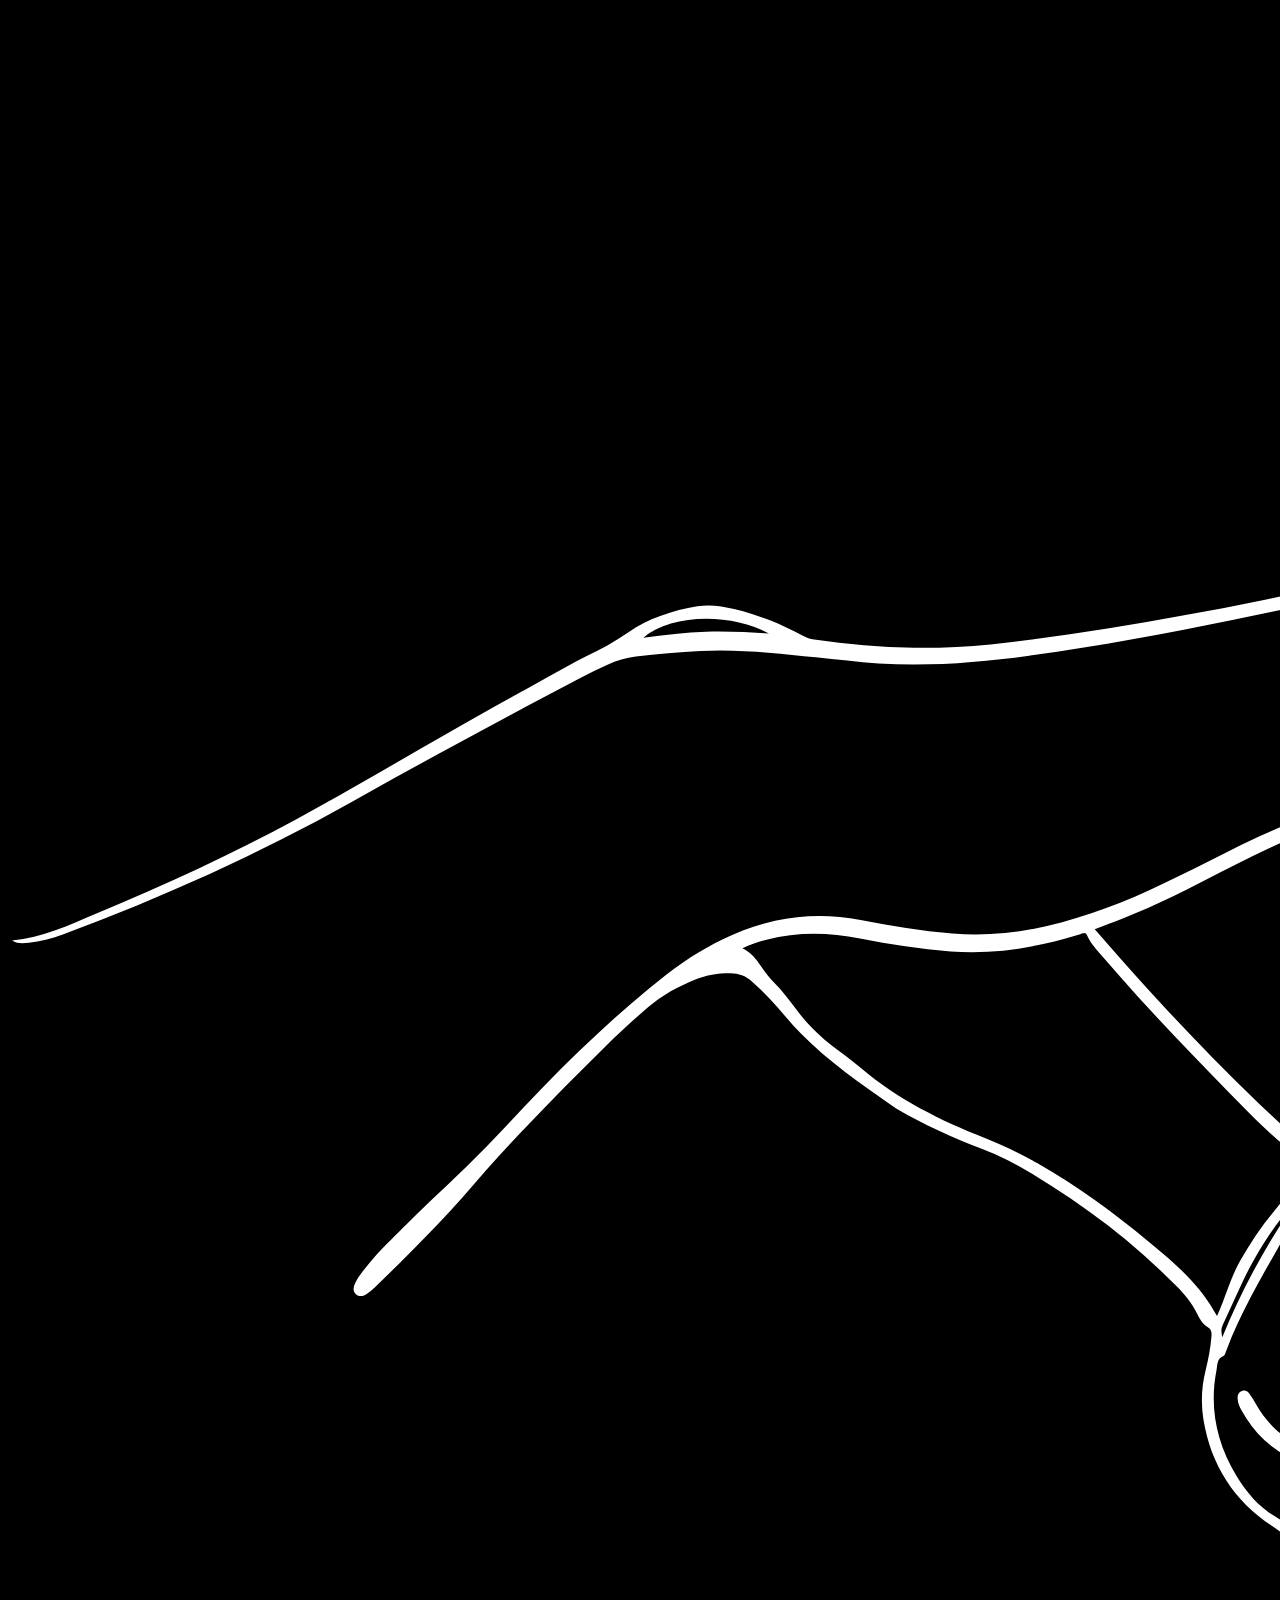
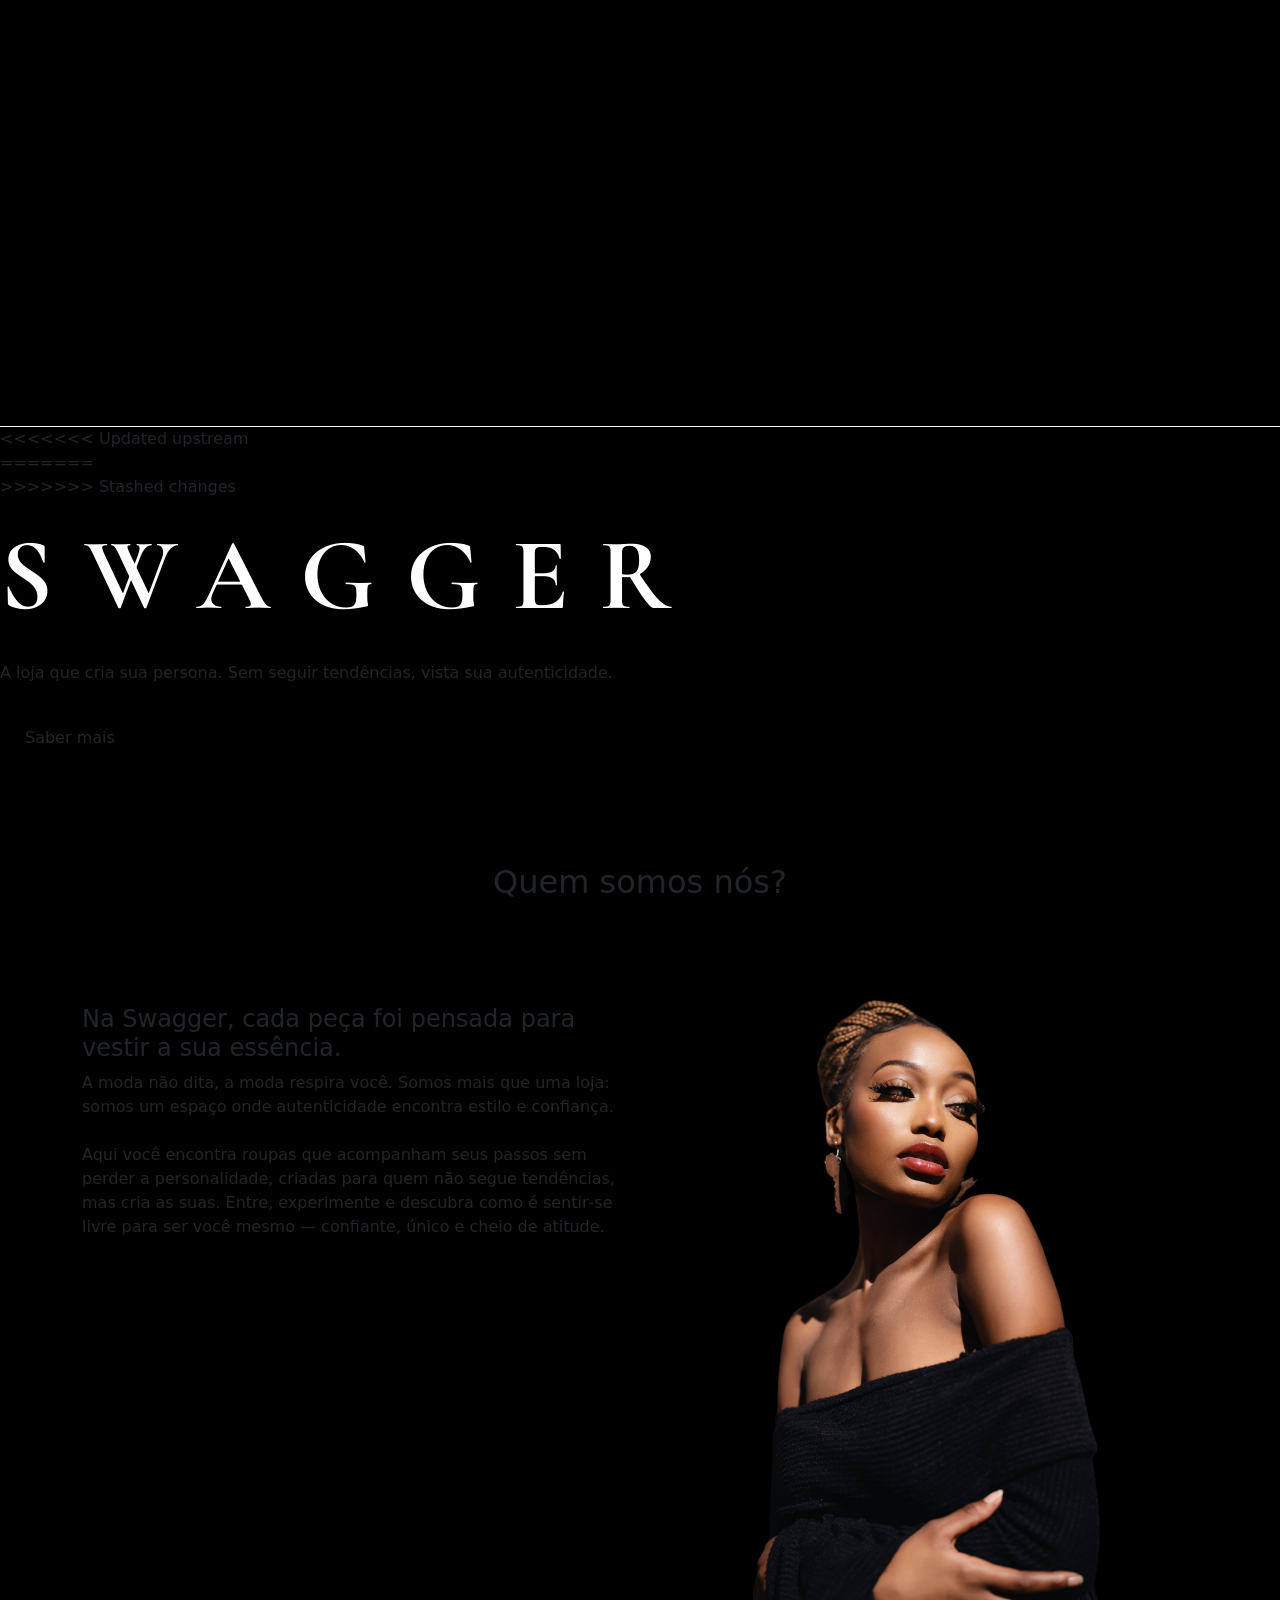
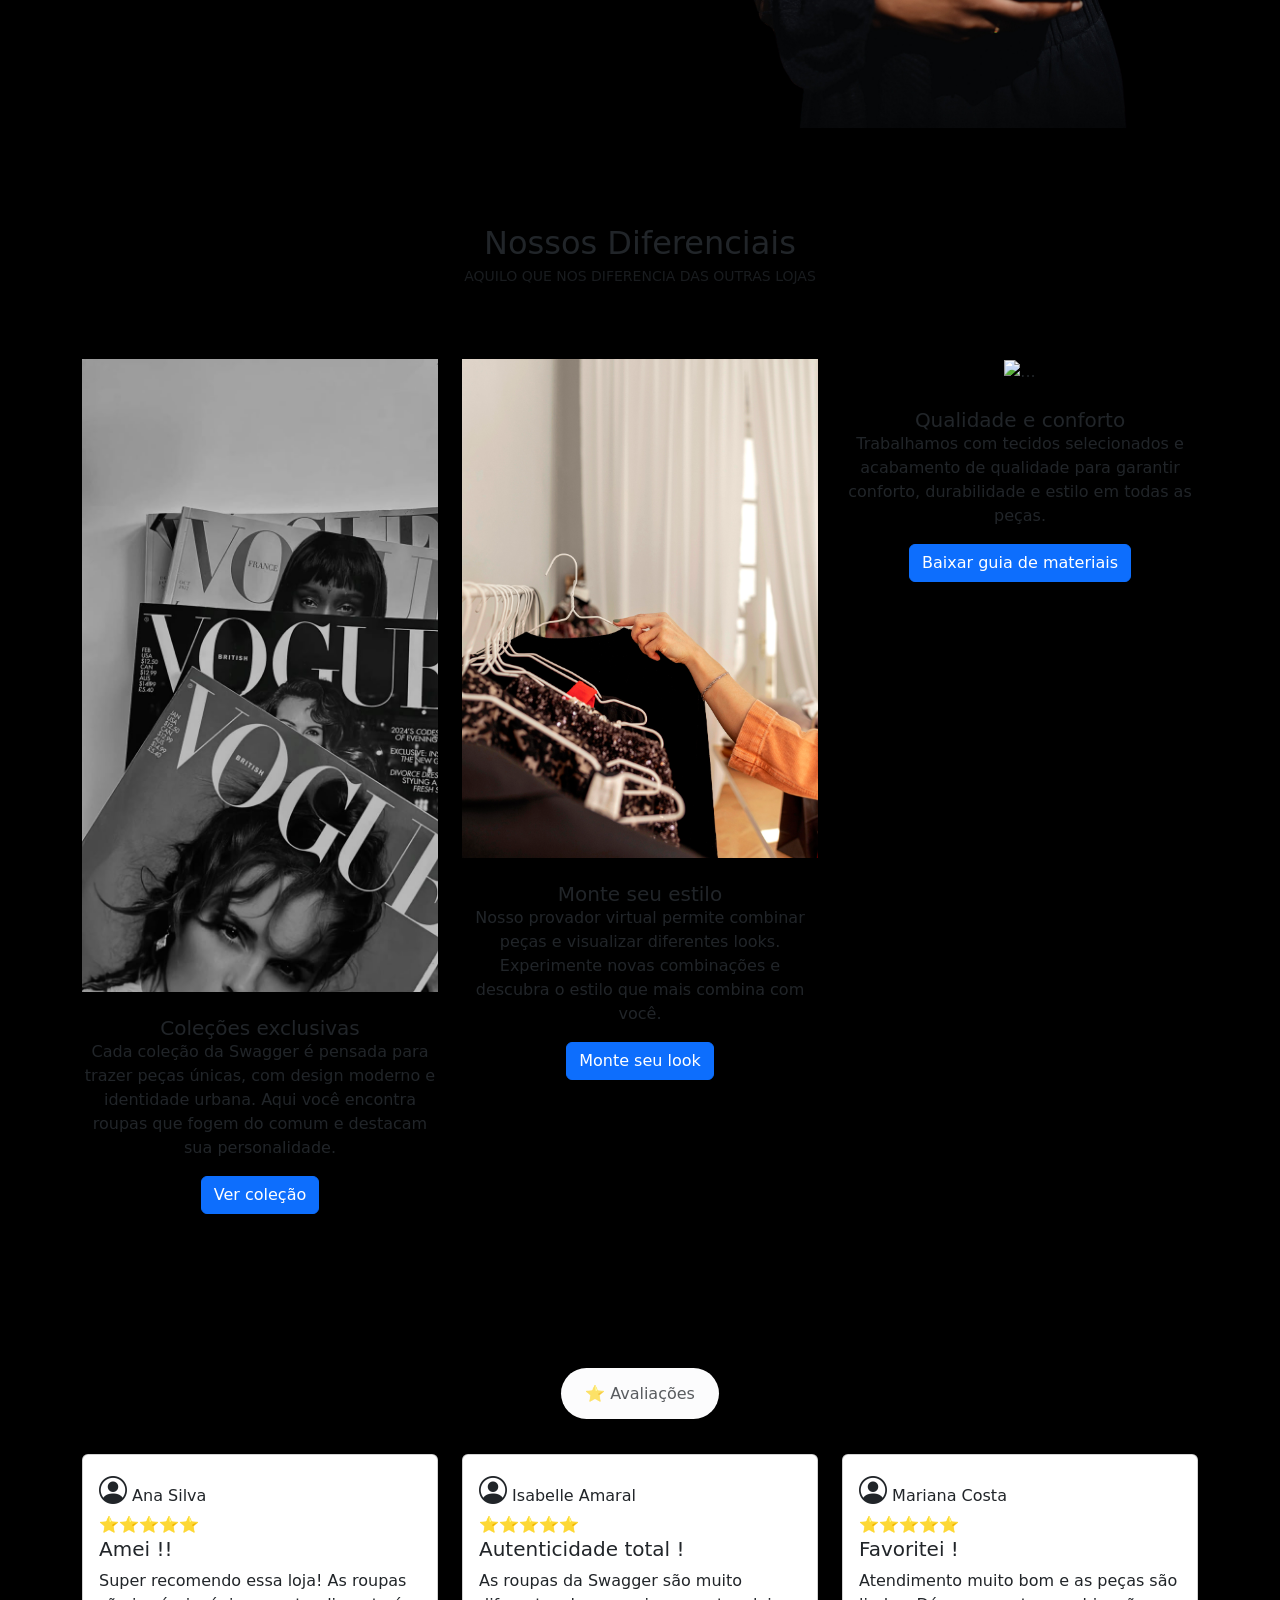
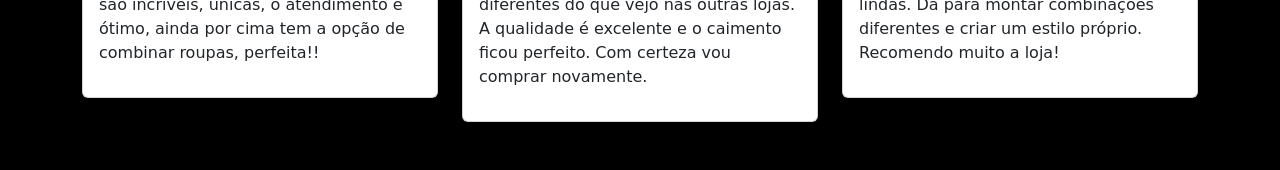
==== index.html @ 46264f6a "stashed" ====
<!DOCTYPE html>
<html lang="pt-br">

<head>
    <meta charset="UTF-8">
    <meta name="viewport" content="width=device-width, initial-scale=1.0">
    <title>Swagger</title>
    <!-- Icon -->
    <link rel="Icon" href="./img/Corpo (1).png" type="image/png">
    <!-- Css do boostrap -->
    <link rel="stylesheet" href="./css/bootstrap.min.css">
    <link rel="stylesheet" href="https://cdn.jsdelivr.net/npm/bootstrap-icons@1.11.3/font/bootstrap-icons.css">
    <!-- meu css -->
    <link rel="stylesheet" href="./css/style.css">

</head>

<body>

    <header>
        <!-- Banner/hero -->
        <nav class="navbar navbar-expand-lg bg-transparent border-bottom border-light">
            <div class="container-fluid">
                <a class="navbar-brand text-light" href="#">

                    <img src="./img/logo/Corpo (1).png" alt="" class="logotipo">

                </a>
                
                <button class="navbar-toggler" type="button" data-bs-toggle="collapse"
                    data-bs-target="#navbarNavDropdown" aria-controls="navbarNavDropdown" aria-expanded="false"
                    aria-label="Toggle navigation">
                    <span class="navbar-toggler-icon"></span>
                </button>
                <div class="collapse navbar-collapse" id="navbarNavDropdown">
                    <ul class="navbar-nav">
                        <li class="nav-item">
                            <a class="nav-link active text-light" aria-current="page" href="./index.html">Home</a>
                        </li>
                        <li class="nav-item">
                            <a class="nav-link text-light" href="#sobre">Sobre</a>
                        </li>
                        <li class="nav-item">
<<<<<<< Updated upstream
                            <a class="nav-link text-light" href="#diferenciais">Diferenciais</a>
                        </li>
                        <li class="nav-item">
                            <a class="nav-link text-light" href="#avaliacoes">Avaliações</a>
=======
                            <a class="nav-link text-light" href="#">Avaliações</a>
>>>>>>> Stashed changes
                        </li>
                        <li class="nav-item dropdown">
                            <a class="nav-link dropdown-toggle text-light" href="#" role="button"
                                data-bs-toggle="dropdown" aria-expanded="false">
                                Mais
                            </a>
                            <ul class="dropdown-menu">
                                <li><a class="dropdown-item" href="./provador.html">Provador</a></li>
                                <li><a class="dropdown-item" href="./coleções.html">Coleções</a></li>
                            </ul>
                        </li>
                    </ul>
                </div>
            </div>
        </nav>


    </header>

    <main>

<<<<<<< Updated upstream
        <section class="hero mb-2">
            <div class="hero-overlay"></div>
            <div class="hero-content">
=======

        <section class="banner">
>>>>>>> Stashed changes

                <div class="title-principal">Swagger</div>
                <p class="subtitulo py-2">A loja que cria sua persona. Sem seguir tendências, vista sua autenticidade.
                </p>
                <a href="./docs/Swagger_Briefing_Institucional.pdf" class="btn text-dark py-3 px-4">Saber mais</a>
            </div>

        </section>

        <section id="sobre">
            <div class="container my-lg-5 my-3">
                <h2 class="titulo text-center pt-5 mt-4">Quem somos nós?</h2>
                <!-- Area sobre a loja -->
                <!-- Titulo -->
                <!-- Coluna com imagem e texto -->
                <div class="row">
                    <!-- Texto -->
                    <div class="col-lg-6 col-12">
                        <h4 class="mt-5 pt-5">Na Swagger, cada peça foi pensada para vestir a sua essência.</h4>
                        <p class="texto"> A moda não dita, a moda respira você. Somos mais que uma loja:
                            somos um espaço onde autenticidade encontra estilo e confiança.
                            <br>
                            <br>
                            Aqui você encontra roupas que acompanham seus passos sem perder a personalidade,
                            criadas para quem não segue tendências, mas cria as suas.
                            Entre, experimente e descubra como é sentir‑se livre para ser você mesmo — confiante, único
                            e cheio de atitude.
                        </p>



                    </div>
                    <!-- Imagem -->
                    <div class="col-lg-6 col-12">
                        <img src="./img/galeria/blackwomentp.webp" alt="Modelo"
                    class="img-fluid">
                    </div>
                </div>
            </div>
        </section>

        <section class="diferenciais py-5" id="diferenciais">
            <div class="container text-center">
                <h2 class="titulo mb-1">Nossos Diferenciais</h2>
                <p class="text-muted mb-5 sub-diferenciais text-uppercase small">Aquilo que nos diferencia das outras
                    lojas
                </p>

                <div class="row g-4 mt-3">
                    <div class="col-lg-4 col-md-6 col-12">
                        <div class="diferencial-card h-100">
                            <img src="./img/galeria/vogue magazine.jpg" class="card-img-top" alt="...">

                            <div class="card-body pt-4">
                                <h5 class="card-title">Coleções exclusivas</h5>
                                <p class="card-text">Cada coleção da Swagger é pensada para trazer peças únicas, com
                                    design moderno e identidade urbana.
                                    Aqui você encontra roupas que fogem do comum e destacam sua personalidade.</p>
                                <a href="#" class="btn btn-primary btn-dif mb-4 ">Ver coleção</a>
                            </div>
                        </div>
                    </div>
                    <div class="col-lg-4 col-md-6 col-12">
                        <div class="diferencial-card h-100">
                            <img src="./img/galeria/close-up-clothes-rack-store.jpg" class="card-img-top" alt="...">
                            <div class="card-body pt-4">
                                <h5 class="card-title">Monte seu estilo</h5>
                                <p class="card-text">Nosso provador virtual permite combinar peças e visualizar
                                    diferentes looks.
                                    Experimente novas combinações e descubra o estilo que mais combina com você.</p>
                                <a href="./provador.html" class="btn btn-dif btn-primary mb-4">Monte seu look</a>
                            </div>
                        </div>
                    </div>
                    <div class="col-lg-4 col-md-6 col-12">
                        <div class="diferencial-card h-100">
                            <img src="./img/galeria/green-fabric.jpg" class="card-img-top" alt="...">
                            <div class="card-body pt-4">
                                <h5 class="card-title">Qualidade e conforto</h5>
                                <p class="card-text">Trabalhamos com tecidos selecionados e acabamento de qualidade para
                                    garantir conforto,
                                    durabilidade e estilo em todas as peças.</p>
                                <a href="./docs/Swagger_Materiais_e_Tecidos.pdf"class="btn btn-dif btn-primary mb-4">Baixar guia de materiais</a>

                            </div>
                        </div>
                    </div>
                </div>
            </div>
        </section>

        <section id="avaliacoes" class="py-5">
            <div class="container">
                <div class="text-center my-5">
                    <span class="rounded-pill bg-light-subtle text-muted py-3 px-4 "> ⭐ Avaliações</span>
                </div>


                <div class="row g-4">
                    <div class="col-lg-4 col-md-6 col-12">

                        <div class="card review-card">
                            <div class="card-body">
                                <div class="review-user">
                                    <i class="bi bi-person-circle fs-3"></i>
                                    <span class="review-name">Ana Silva</span>

                                </div>
                                <div class="review-stars"> ⭐⭐⭐⭐⭐ </div>
                                <h5 class="review-title">Amei !!</h5>
                                <p class="review-text">Super recomendo essa loja! As roupas são incríveis, únicas, o
                                    atendimento é ótimo,
                                    ainda por cima tem a opção de combinar roupas, perfeita!!</p>
                            </div>
                        </div>
                    </div>
                    <div class="col-lg-4 col-md-6 col-12">
                        <div class="card review-card">
                            <div class="card-body">
                                <div class="review-user">
                                    <i class="bi bi-person-circle fs-3"></i>
                                    <span class="review-name">Isabelle Amaral</span>

                                </div>
                                <div class="review-stars"> ⭐⭐⭐⭐⭐ </div>
                                <h5 class="review-title">Autenticidade total !</h5>
                                <p class="review-text"> As roupas da Swagger são muito diferentes do que vejo nas outras
                                    lojas.
                                    A qualidade é excelente e o caimento ficou perfeito.
                                    Com certeza vou comprar novamente.</p>
                            </div>
                        </div>
                    </div>
                    <div class="col-lg-4 col-md-6 col-12">
                        <div class="card review-card">
                            <div class="card-body">
                                <div class="review-user">
                                    <i class="bi bi-person-circle fs-3"></i>
                                    <span class="review-name">Mariana Costa</span>

                                </div>
                                <div class="review-stars"> ⭐⭐⭐⭐⭐ </div>
                                <h5 class="review-title">Favoritei !</h5>
                                <p class="review-text"> Atendimento muito bom e as peças são lindas.
                                    Dá para montar combinações diferentes e criar um estilo próprio.
                                    Recomendo muito a loja!</p>
                            </div>
                        </div>
                    </div>
                </div>
            </div>
        </section>


    </main>


    <footer></footer>
    <script src="./js/bootstrap.bundle.min.js"></script>
    <script src="./js/script.js"></script>
</body>

</html>
---- css/style.css ----
@import url('https://fonts.googleapis.com/css2?family=Cormorant+Garamond:ital,wght@0,300..700;1,300..700&family=Josefin+Sans:ital,wght@0,100..700;1,100..700&family=Jost:ital,wght@0,100..900;1,100..900&display=swap');

/* Títulos — Cormorant Garamond
font-family: 'Cormorant Garamond', serif;
font-weight: 700;  ou 300 para elegância extrema 
letter-spacing: 0.15em;
text-transform: uppercase;
 Subtítulos — Josefin Sans
 font-family: 'Josefin Sans', sans-serif;
font-weight: 300;
letter-spacing: 0.3em;
text-transform: uppercase;
  Textos — Jost
  font-family: 'Jost', sans-serif;
font-weight: 300;
line-height: 1.7;
   */


.title-principal {

    font-family: 'Cormorant Garamond', serif;
    font-weight: 800;
    text-transform: uppercase;
    letter-spacing: 0.3em;
    font-size: clamp(50px, 8vw, 120px);
    color: #ffffff;
    transition: 0.3s;

}

.title-principal:hover {
    transform: scale(1.1);
    color: #a30000 !important;
}

body {
    background-color: black;
}

<<<<<<< Updated upstream
.hero {
=======
.banner {

    height: 500px;
    background: url(../img/autentic\ \(3\).png) no-repeat center !important;
    background-size: cover;
>>>>>>> Stashed changes
    position: relative;
    width: 100%;

    min-height: 100dvh;

    background-image: url("../img/banner/autentic-_1380-x-700-px_-_5_.webp");
    background-position: center;
    background-size: cover;
    background-repeat: no-repeat;

    display: flex;
    align-items: center;

}
<<<<<<< Updated upstream
.titulo-nav {
    font-family: 'Josefin Sans', sans-serif;
    font-weight: 500;
    letter-spacing: 0.3em;
    text-transform: uppercase;
    padding-right: 10px;
    padding-left: 10px;
=======

.banner-content {
    width: 100%;
    position: absolute;
    top: 50%;
    left: 11%;
    transform: translateY(-50%);
>>>>>>> Stashed changes
    color: white;
}

.hero-overlay {
    position: absolute;
    inset: 0;

    background: rgba(0, 0, 0, 0.378);
}

.hero-content {
    position: relative;
    z-index: 2;

    max-width: 600px;
    margin-left: 8%;
    color: white;
}


.btn {
    border-radius: 50px;
    border: black 2px solid;
    font-size: 15px;
    transition: 0.3s;
    background-color: #ffffff;
    color: black;
}

.subtitulo {
    font-family: 'Josefin Sans', sans-serif;
    font-weight: 300;
    letter-spacing: 0.3em;
    text-transform: uppercase;

    font-size: 14px;
}

.btn:hover {
    transform: scale(1.1);
<<<<<<< Updated upstream
    background-color: #a30000 !important;
=======
    background-color: #ff0000 !important;
>>>>>>> Stashed changes
}

.logotipo {

    height: 50px;
    color: white;
}

.titulo {
    font-family: 'Josefin Sans', sans-serif;
    font-weight: 300;
    letter-spacing: 0.3em;
    text-transform: uppercase;
    color: #ffffff;

    transition: 0.4s;

}

.titulo:hover {
    transform: scale(1.1);
    color: #a30000 !important;
}

.texto {
    text-align: left;
    font-family: 'Jost', sans-serif;
    font-weight: 300;
    line-height: 1.7;
    font-size: 16px;
    color: #ffffff;
    padding-top: 5px;
}

h4 {
    font-family: 'Josefin Sans', sans-serif;
    font-weight: 300;
    letter-spacing: 0.3em;
    text-transform: uppercase;
    color: #ffffff;

}

.review-card {

    background: #111;
    border: 1px solid #2a2a2a;
    border-radius: 12px;
    color: white;
    transition: 0.3s;
}

.review-card:hover {
    transform: scale(1.1);
    border-color: #ff0000;
}

.review-user {
    display: flex;
    align-items: center;
    gap: 10px;
    margin-bottom: 10px;
    color: #ccc;
}

.review-stars {
    color: #ffc107;
    margin-bottom: 10px;
    font-size: 14px;
}

.review-text {
    font-family: 'Jost', sans-serif;
    font-weight: 300;
    line-height: 1.7;
    color: #ddd;
    font-size: 15px;
    line-height: 1.6;
}

.review-title {
    font-family: 'Josefin Sans', sans-serif;
font-weight: 800;

} 



.sub-diferenciais {
    font-family: 'Jost', sans-serif;
    font-weight: 300;
    line-height: 1.7;
    color: white !important;
}

.diferencial-card {
    font-family: 'Jost', sans-serif;
    font-weight: 300;
    line-height: 1.7;
    background: #111;
    border: 1px solid #2a2a2a;
    border-radius: 10px;
    color: white;
    transition: 0.3s;
}

.diferencial-card:hover {
    transform: translateY(-6px);
    border-color: #ff0000;
}

.btn-dif {
    border-radius: 50px;
    font-size: 14px;
    transition: 0.3s;
    background-color: #ffffff;
    color: black;
}

.btn-dif:hover {
    transform: scale(1.1);
    background-color: #ff0000 !important;
    border-color: black;
}

.sub-provador {
    font-family: 'Jost', sans-serif;
    font-weight: 300;
    line-height: 1.7;
    color: white !important;
    font-size: 18px;
}

.titulo-provador {
    font-family: 'Cormorant Garamond', serif;
    font-weight: 300;
    letter-spacing: 0.15em;
    text-transform: uppercase;
    font-size: 3rem;
    margin-bottom: 40px;
    color: white;


}

.provador-top {
    margin-bottom: -30px;
}

.provador-bottom {
    margin-top: -30px;
}

.look-img {
    width: 300px;
    max-width: 100%;
    margin: auto;
    display: block;
    filter: drop-shadow(0px 0px 15px #00f7ff);
}

.diferencial-card .card-img-top {
    width: 100%;
    height: 320px;
    object-fit: cover;
}

#sobre .col-lg-6:last-child {
    height: 550px;
}

#sobre img {
    width: 100%;
    height: 100%;
    object-fit: cover;
    object-position: top;
}


/* CSS do provador */

/* Container pai — coloca tudo lado a lado */
.provador-wrapper {
  display: flex;
  align-items: flex-start;
  justify-content: center;
  gap: 40px;
  margin-top: 40px;
}

/* A coluna do meio onde ficam os carrosséis */
.manequim-container {
  width: 300px;
  flex-shrink: 0; /* impede que encolha */
  position: relative;
}

/* Linha vermelha que divide topo e baixo */
.manequim-container::after {
  content: '';
  position: absolute;
  left: 10%;
  right: 10%;
  top: 50%;
  height: 1px;
  background: rgba(163, 0, 0, 0.5);
  z-index: 10;
  pointer-events: none;
}

/* css das imagens do provador */

/* Imagem da peça de cima */
.look-img {
  width: 300px;
  height: 300px;
  object-fit: cover;
  object-position: center;
  display: block;
  background: #111; /* fundo enquanto a img carrega */
}

/* Carrossel de cima: bordas arredondadas só no topo */
.carousel-top {
  border-radius: 8px 8px 0 0;
  overflow: hidden;
}

/* Carrossel de baixo: bordas arredondadas só embaixo */
.carousel-bottom {
  border-radius: 0 0 8px 8px;
  overflow: hidden;
}



/* css dos botões */

.carousel-control-prev,
.carousel-control-next {
  width: 36px;
  height: 36px;
  background: rgba(163, 0, 0, 0.85);
  border-radius: 50%;
  top: 50%;
  transform: translateY(-50%);
  opacity: 1;
  transition: background 0.3s;
}

/* Posiciona os botões para fora do carrossel */
.carousel-control-prev { left: -18px; }
.carousel-control-next { right: -18px; }

.carousel-control-prev:hover,
.carousel-control-next:hover {
  background: #a30000;
}


/* css do painel */

.info-label {
  font-family: 'Josefin Sans', sans-serif;
  font-size: 10px;
  letter-spacing: 0.25em;
  text-transform: uppercase;
  color: #a30000;
}

.info-nome {
  font-family: 'Cormorant Garamond', serif;
  font-size: 1.3rem;
  font-weight: 700;
  color: #fff;
}

.info-preco {
  font-family: 'Jost', sans-serif;
  font-weight: 300;
  color: #aaa;
}

.info-divider {
  width: 40px;
  height: 1px;
  background: #a30000;
  margin: 10px 0 16px;
}
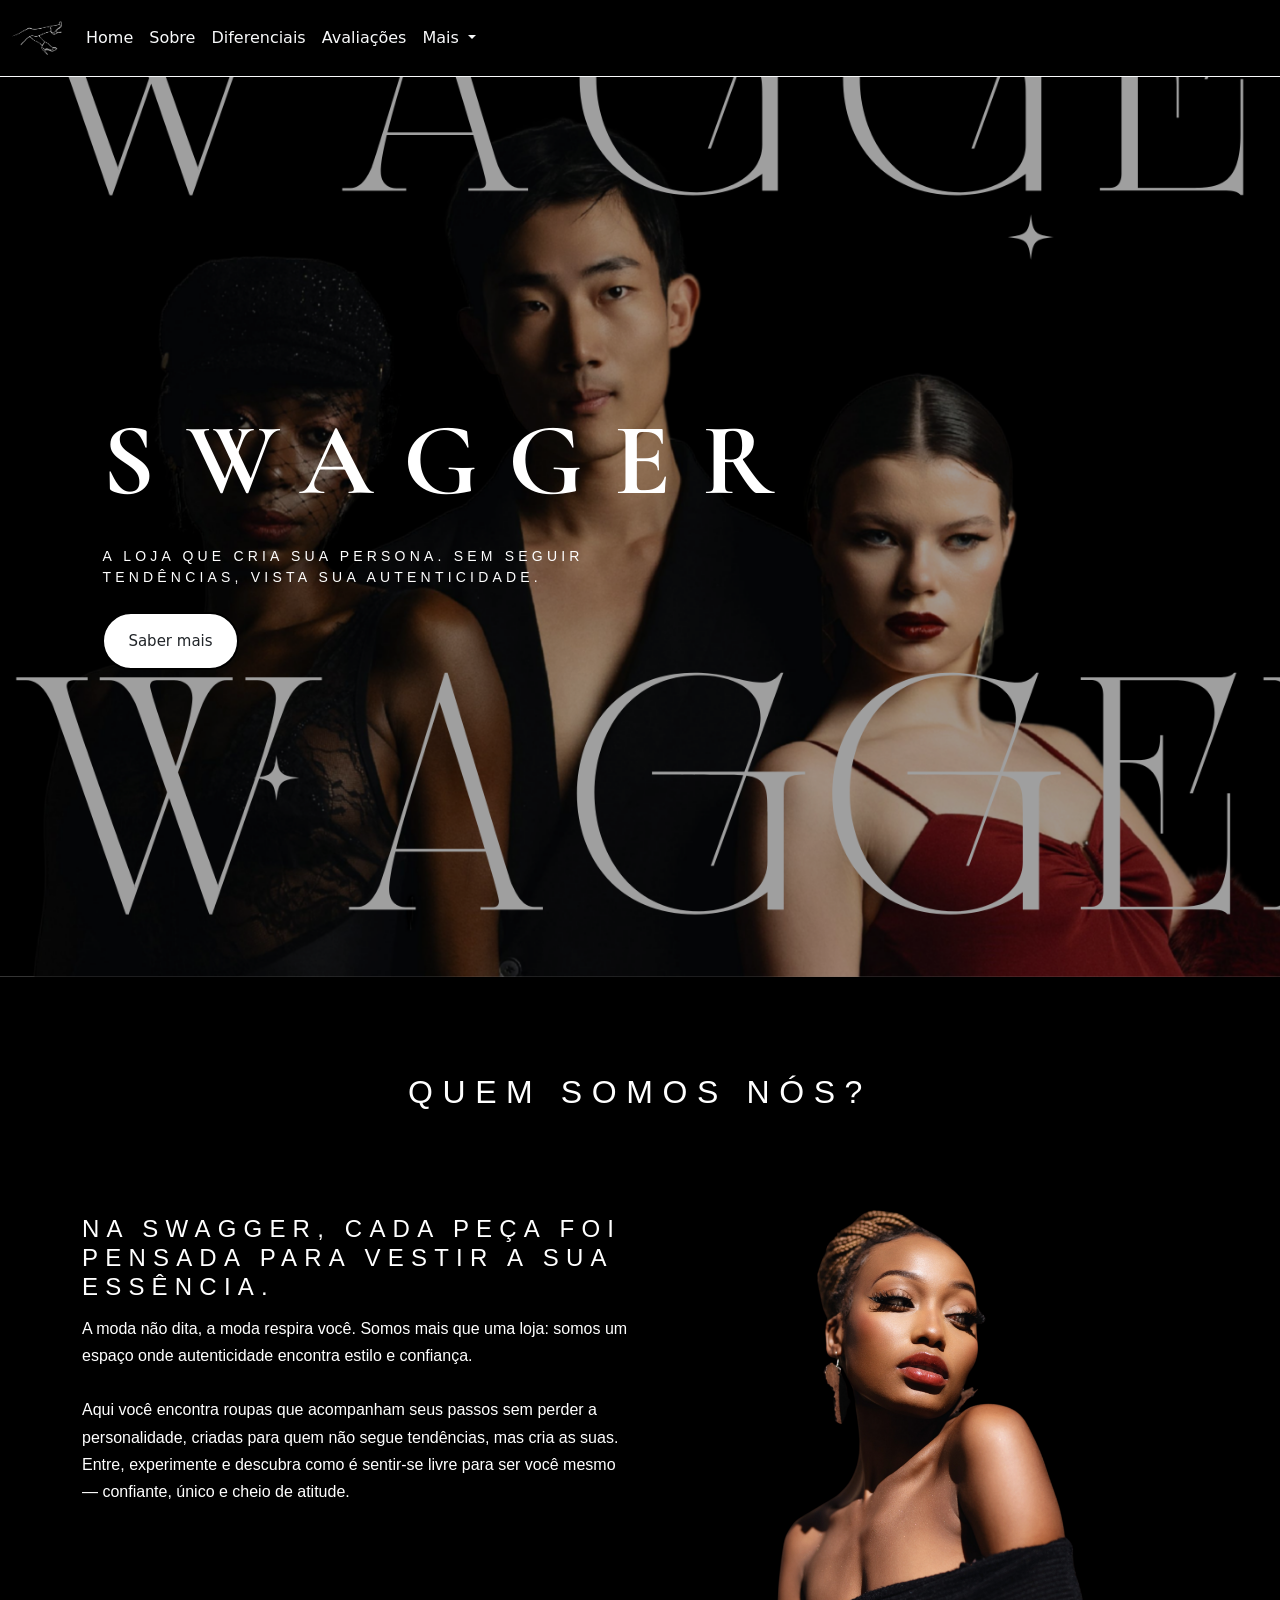
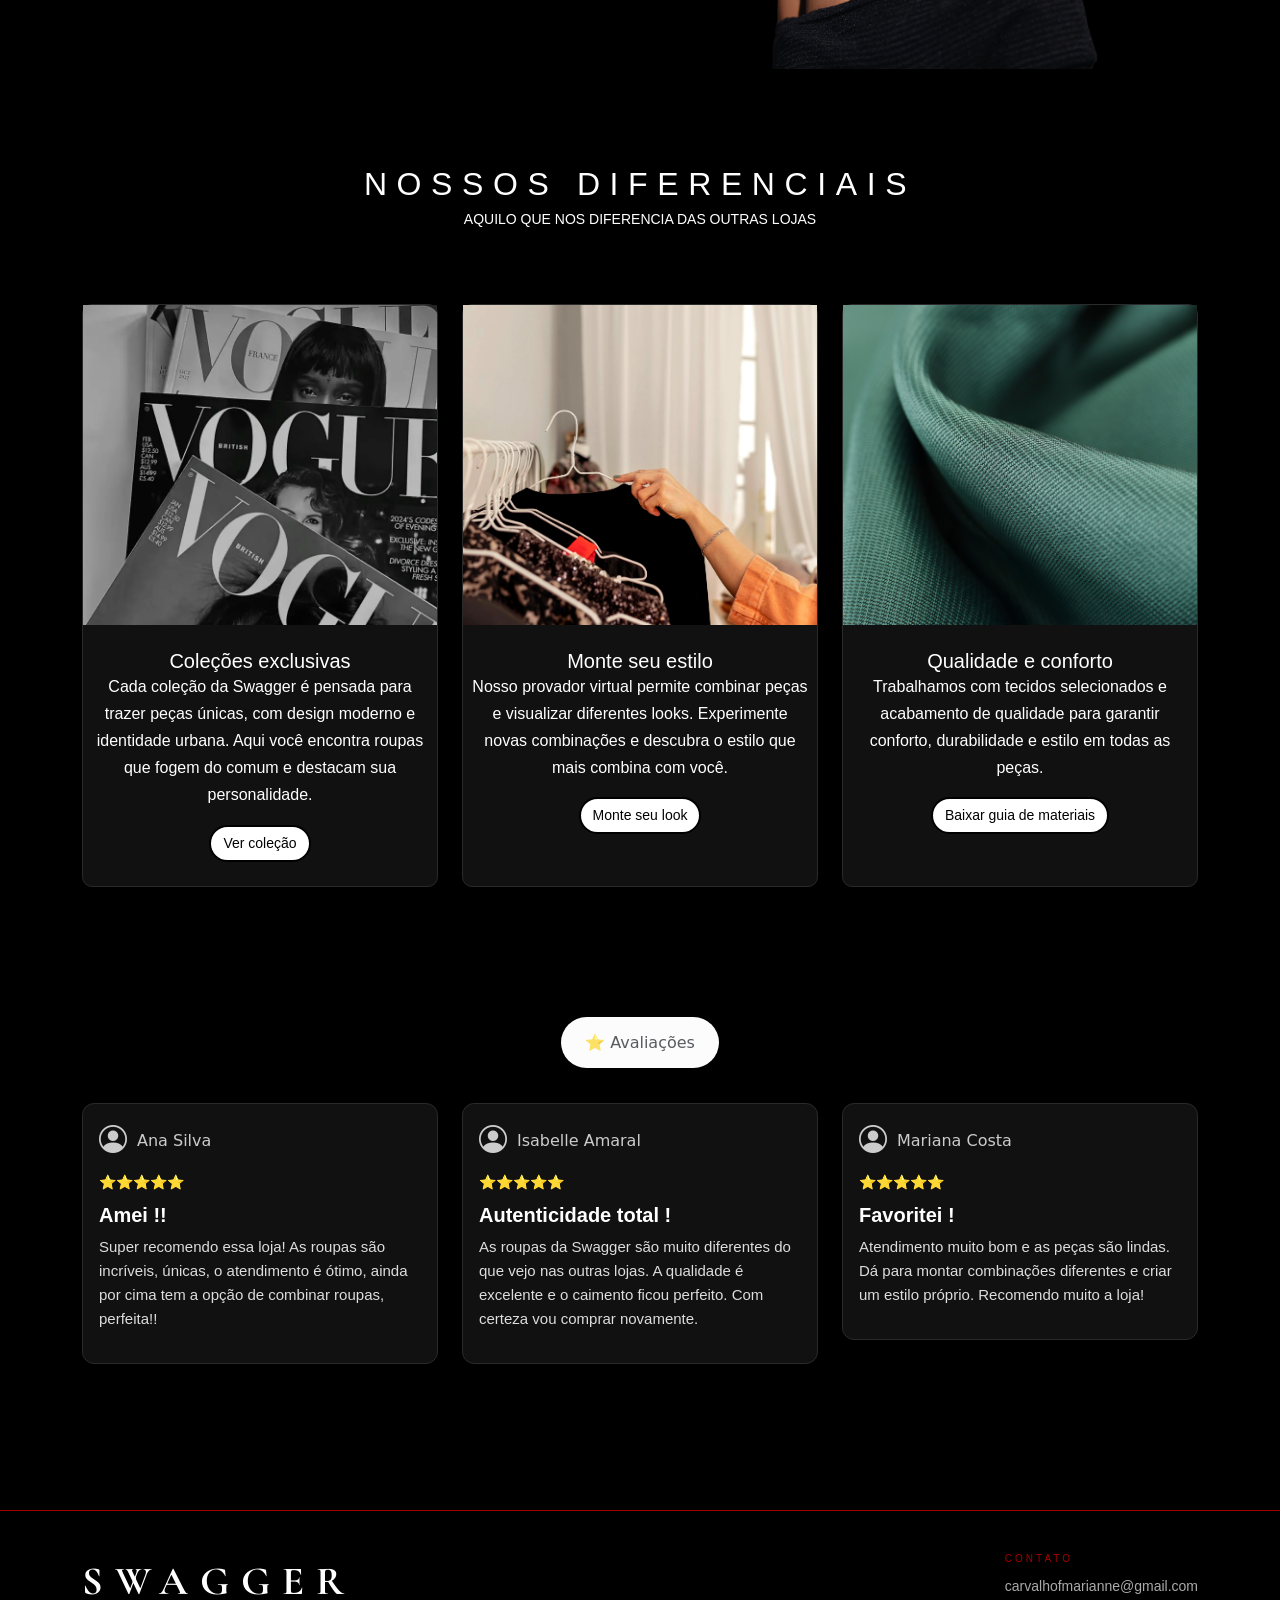
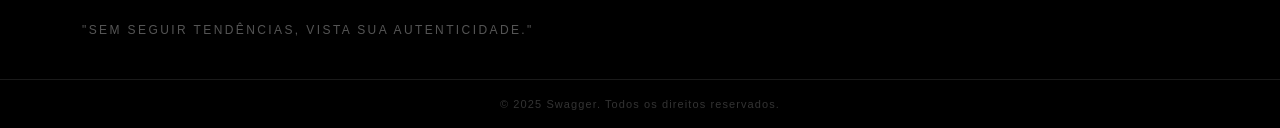
==== commit bf7e3461: "Atualização 04/03 Adicionei as peças ao site, além disso iniciei a página de coleções." ====
--- a/index.html
+++ b/index.html
@@ -26,7 +26,7 @@
                     <img src="./img/logo/Corpo (1).png" alt="" class="logotipo">
 
                 </a>
-                
+
                 <button class="navbar-toggler" type="button" data-bs-toggle="collapse"
                     data-bs-target="#navbarNavDropdown" aria-controls="navbarNavDropdown" aria-expanded="false"
                     aria-label="Toggle navigation">
@@ -41,14 +41,10 @@
                             <a class="nav-link text-light" href="#sobre">Sobre</a>
                         </li>
                         <li class="nav-item">
-<<<<<<< Updated upstream
                             <a class="nav-link text-light" href="#diferenciais">Diferenciais</a>
                         </li>
                         <li class="nav-item">
                             <a class="nav-link text-light" href="#avaliacoes">Avaliações</a>
-=======
-                            <a class="nav-link text-light" href="#">Avaliações</a>
->>>>>>> Stashed changes
                         </li>
                         <li class="nav-item dropdown">
                             <a class="nav-link dropdown-toggle text-light" href="#" role="button"
@@ -70,14 +66,9 @@
 
     <main>
 
-<<<<<<< Updated upstream
         <section class="hero mb-2">
             <div class="hero-overlay"></div>
             <div class="hero-content">
-=======
-
-        <section class="banner">
->>>>>>> Stashed changes
 
                 <div class="title-principal">Swagger</div>
                 <p class="subtitulo py-2">A loja que cria sua persona. Sem seguir tendências, vista sua autenticidade.
@@ -112,8 +103,7 @@
                     </div>
                     <!-- Imagem -->
                     <div class="col-lg-6 col-12">
-                        <img src="./img/galeria/blackwomentp.webp" alt="Modelo"
-                    class="img-fluid">
+                        <img src="./img/galeria/blackwomentp.webp" alt="Modelo" class="img-fluid">
                     </div>
                 </div>
             </div>
@@ -129,11 +119,12 @@
                 <div class="row g-4 mt-3">
                     <div class="col-lg-4 col-md-6 col-12">
                         <div class="diferencial-card h-100">
-                            <img src="./img/galeria/vogue magazine.jpg" class="card-img-top" alt="...">
+                            <img src="./img/galeria/vogue-magazine.webp" class="card-img-top" alt="...">
 
                             <div class="card-body pt-4">
                                 <h5 class="card-title">Coleções exclusivas</h5>
-                                <p class="card-text">Cada coleção da Swagger é pensada para trazer peças únicas, com
+                                <p class="card-text px-2">Cada coleção da Swagger é pensada para trazer peças únicas,
+                                    com
                                     design moderno e identidade urbana.
                                     Aqui você encontra roupas que fogem do comum e destacam sua personalidade.</p>
                                 <a href="#" class="btn btn-primary btn-dif mb-4 ">Ver coleção</a>
@@ -142,10 +133,11 @@
                     </div>
                     <div class="col-lg-4 col-md-6 col-12">
                         <div class="diferencial-card h-100">
-                            <img src="./img/galeria/close-up-clothes-rack-store.jpg" class="card-img-top" alt="...">
+                            <img src="./img/galeria/close-up-clothes-rack-store-_2_.webp" class="card-img-top"
+                                alt="...">
                             <div class="card-body pt-4">
                                 <h5 class="card-title">Monte seu estilo</h5>
-                                <p class="card-text">Nosso provador virtual permite combinar peças e visualizar
+                                <p class="card-text px-2">Nosso provador virtual permite combinar peças e visualizar
                                     diferentes looks.
                                     Experimente novas combinações e descubra o estilo que mais combina com você.</p>
                                 <a href="./provador.html" class="btn btn-dif btn-primary mb-4">Monte seu look</a>
@@ -154,13 +146,15 @@
                     </div>
                     <div class="col-lg-4 col-md-6 col-12">
                         <div class="diferencial-card h-100">
-                            <img src="./img/galeria/green-fabric.jpg" class="card-img-top" alt="...">
+                            <img src="./img/galeria/610.webp" class="card-img-top" alt="...">
                             <div class="card-body pt-4">
                                 <h5 class="card-title">Qualidade e conforto</h5>
-                                <p class="card-text">Trabalhamos com tecidos selecionados e acabamento de qualidade para
+                                <p class="card-text px-2">Trabalhamos com tecidos selecionados e acabamento de qualidade
+                                    para
                                     garantir conforto,
                                     durabilidade e estilo em todas as peças.</p>
-                                <a href="./docs/Swagger_Materiais_e_Tecidos.pdf"class="btn btn-dif btn-primary mb-4">Baixar guia de materiais</a>
+                                <a href="./docs/Swagger_Materiais_e_Tecidos.pdf"
+                                    class="btn btn-dif btn-primary mb-4">Baixar guia de materiais</a>
 
                             </div>
                         </div>
@@ -235,7 +229,28 @@
     </main>
 
 
-    <footer></footer>
+
+    <footer class="footer mt-5">
+        <div class="footer-line"></div>
+        <div class="container footer-content">
+
+            <div class="footer-frase">
+                <span class="footer-brand">SWAGGER</span>
+                <p class="footer-quote">"Sem seguir tendências, vista sua autenticidade."</p>
+            </div>
+
+            <div class="footer-contato">
+                <span class="footer-label">Contato</span>
+                 <a href="mailto:carvalhofmarianne@gmail.com" class="footer-email">carvalhofmarianne@gmail.com</a>
+            </div>
+
+        </div>
+
+        <div class="footer-bottom">
+            <span>© 2025 Swagger. Todos os direitos reservados.</span>
+        </div>
+    </footer>
+
     <script src="./js/bootstrap.bundle.min.js"></script>
     <script src="./js/script.js"></script>
 </body>
--- a/css/style.css
+++ b/css/style.css
@@ -38,15 +38,7 @@
     background-color: black;
 }
 
-<<<<<<< Updated upstream
 .hero {
-=======
-.banner {
-
-    height: 500px;
-    background: url(../img/autentic\ \(3\).png) no-repeat center !important;
-    background-size: cover;
->>>>>>> Stashed changes
     position: relative;
     width: 100%;
 
@@ -61,7 +53,7 @@
     align-items: center;
 
 }
-<<<<<<< Updated upstream
+
 .titulo-nav {
     font-family: 'Josefin Sans', sans-serif;
     font-weight: 500;
@@ -69,15 +61,6 @@
     text-transform: uppercase;
     padding-right: 10px;
     padding-left: 10px;
-=======
-
-.banner-content {
-    width: 100%;
-    position: absolute;
-    top: 50%;
-    left: 11%;
-    transform: translateY(-50%);
->>>>>>> Stashed changes
     color: white;
 }
 
@@ -118,11 +101,7 @@
 
 .btn:hover {
     transform: scale(1.1);
-<<<<<<< Updated upstream
     background-color: #a30000 !important;
-=======
-    background-color: #ff0000 !important;
->>>>>>> Stashed changes
 }
 
 .logotipo {
@@ -205,9 +184,9 @@
 
 .review-title {
     font-family: 'Josefin Sans', sans-serif;
-font-weight: 800;
-
-} 
+    font-weight: 800;
+
+}
 
 
 
@@ -269,20 +248,21 @@
 }
 
 .provador-top {
+    border-top: 1px solid #a30000;
+    border-left: 1px solid #a30000;
+    border-right: 1px solid #a30000;
     margin-bottom: -30px;
 }
 
 .provador-bottom {
-    margin-top: -30px;
-}
-
-.look-img {
-    width: 300px;
-    max-width: 100%;
-    margin: auto;
-    display: block;
-    filter: drop-shadow(0px 0px 15px #00f7ff);
-}
+    padding-top: 20px;
+    margin-top: -20px;
+border-bottom: 1px solid #a30000;
+    border-left: 1px solid #a30000;
+    border-right: 1px solid #a30000;
+}
+
+
 
 .diferencial-card .card-img-top {
     width: 100%;
@@ -306,55 +286,58 @@
 
 /* Container pai — coloca tudo lado a lado */
 .provador-wrapper {
-  display: flex;
-  align-items: flex-start;
-  justify-content: center;
-  gap: 40px;
-  margin-top: 40px;
+    display: flex;
+    align-items: flex-start;
+    justify-content: center;
+    gap: 40px;
+    margin-top: 40px;
 }
 
 /* A coluna do meio onde ficam os carrosséis */
 .manequim-container {
-  width: 300px;
-  flex-shrink: 0; /* impede que encolha */
-  position: relative;
+    width: 300px;
+    flex-shrink: 0;
+    /* impede que encolha */
+    position: relative;
 }
 
 /* Linha vermelha que divide topo e baixo */
 .manequim-container::after {
-  content: '';
-  position: absolute;
-  left: 10%;
-  right: 10%;
-  top: 50%;
-  height: 1px;
-  background: rgba(163, 0, 0, 0.5);
-  z-index: 10;
-  pointer-events: none;
+    content: '';
+    position: absolute;
+    left: 10%;
+    right: 10%;
+    top: 50%;
+    height: 1px;
+    background: rgba(163, 0, 0, 0.5);
+    z-index: 10;
+    pointer-events: none;
 }
 
 /* css das imagens do provador */
 
 /* Imagem da peça de cima */
 .look-img {
-  width: 300px;
-  height: 300px;
-  object-fit: cover;
-  object-position: center;
-  display: block;
-  background: #111; /* fundo enquanto a img carrega */
+    width: 100%;
+    height: 100%;
+    object-fit: contain;
+    object-position: center;
+    display: block;
+    background: #111;
+    /* fundo enquanto a img carrega */
 }
 
 /* Carrossel de cima: bordas arredondadas só no topo */
 .carousel-top {
-  border-radius: 8px 8px 0 0;
-  overflow: hidden;
+
+    border-radius: 8px 8px 0 0;
+    overflow: hidden;
 }
 
 /* Carrossel de baixo: bordas arredondadas só embaixo */
 .carousel-bottom {
-  border-radius: 0 0 8px 8px;
-  overflow: hidden;
+    border-radius: 0 0 8px 8px;
+    overflow: hidden;
 }
 
 
@@ -363,52 +346,296 @@
 
 .carousel-control-prev,
 .carousel-control-next {
-  width: 36px;
-  height: 36px;
-  background: rgba(163, 0, 0, 0.85);
-  border-radius: 50%;
-  top: 50%;
-  transform: translateY(-50%);
-  opacity: 1;
-  transition: background 0.3s;
+    width: 36px;
+    height: 36px;
+    background: rgba(163, 0, 0, 0.85);
+    border-radius: 50%;
+    top: 50%;
+    transform: translateY(-50%);
+    opacity: 1;
+    transition: background 0.3s;
 }
 
 /* Posiciona os botões para fora do carrossel */
-.carousel-control-prev { left: -18px; }
-.carousel-control-next { right: -18px; }
+.carousel-control-prev {
+    left: -18px;
+}
+
+.carousel-control-next {
+    right: -18px;
+}
 
 .carousel-control-prev:hover,
 .carousel-control-next:hover {
+    background: #a30000;
+}
+
+
+/* css do painel */
+
+.info-label {
+    font-family: 'Josefin Sans', sans-serif;
+    font-size: 10px;
+    letter-spacing: 0.25em;
+    text-transform: uppercase;
+    color: #a30000;
+}
+
+.info-nome {
+    font-family: 'Cormorant Garamond', serif;
+    font-size: 1.3rem;
+    font-weight: 700;
+    color: #fff;
+}
+
+.info-preco {
+    font-family: 'Jost', sans-serif;
+    font-weight: 300;
+    color: #aaa;
+}
+
+.info-divider {
+    width: 40px;
+    height: 1px;
+    background: #a30000;
+    margin: 10px 0 16px;
+}
+
+.carousel-item {
+    height: 300px;
+    overflow: hidden;
+    background: #111;
+}
+
+.carousel-item img {
+    padding-top: 3px;
+    width: 100%;
+    height: 100%;
+    object-fit: contain;
+    object-position: center;
+    display: block;
+}
+
+.footer {
+  background-color: #000;
+  padding-top: 50px;
+}
+
+.footer-line {
+  width: 100%;
+  height: 1px;
   background: #a30000;
-}
-
-
-/* css do painel */
-
-.info-label {
+  margin-bottom: 40px;
+}
+
+.footer-content {
+  display: flex;
+  justify-content: space-between;
+  align-items: flex-start;
+  flex-wrap: wrap;
+  gap: 30px;
+  padding-bottom: 40px;
+}
+
+.footer-brand {
+  font-family: 'Cormorant Garamond', serif;
+  font-size: 2.5rem;
+  font-weight: 700;
+  color: #ffffff;
+  letter-spacing: 0.3em;
+  display: block;
+  margin-bottom: 10px;
+}
+
+.footer-quote {
+  font-family: 'Josefin Sans', sans-serif;
+  font-weight: 300;
+  font-size: 12px;
+  letter-spacing: 0.2em;
+  color: #555;
+  text-transform: uppercase;
+  margin: 0;
+}
+
+.footer-label {
   font-family: 'Josefin Sans', sans-serif;
   font-size: 10px;
-  letter-spacing: 0.25em;
+  letter-spacing: 0.3em;
   text-transform: uppercase;
   color: #a30000;
-}
-
-.info-nome {
-  font-family: 'Cormorant Garamond', serif;
-  font-size: 1.3rem;
-  font-weight: 700;
-  color: #fff;
-}
-
-.info-preco {
+  display: block;
+  margin-bottom: 8px;
+}
+
+.footer-email {
   font-family: 'Jost', sans-serif;
   font-weight: 300;
+  font-size: 14px;
   color: #aaa;
-}
-
-.info-divider {
-  width: 40px;
-  height: 1px;
-  background: #a30000;
-  margin: 10px 0 16px;
+  text-decoration: none;
+  transition: 0.3s;
+}
+
+.footer-email:hover {
+  color: #ffffff;
+}
+
+.footer-bottom {
+  border-top: 1px solid #1a1a1a;
+  padding: 16px 0;
+  text-align: center;
+  font-family: 'Jost', sans-serif;
+  font-size: 11px;
+  font-weight: 300;
+  color: #333;
+  letter-spacing: 0.1em;
+}
+
+/* css das coleções */
+
+/* ── HERO COLEÇÕES ── */
+.colecoes-hero {
+  position: relative;
+  height: 60vh;
+  background-image: url("../img/banner/autentic-_1380-x-700-px_-_5_.webp");
+  background-size: cover;
+  background-position: center;
+  display: flex;
+  align-items: center;
+  justify-content: center;
+}
+
+.colecoes-hero-overlay {
+  position: absolute;
+  inset: 0;
+  background: rgba(0, 0, 0, 0.6);
+}
+
+.colecoes-hero-content {
+  position: relative;
+  z-index: 2;
+}
+
+.colecoes-label {
+  font-family: 'Josefin Sans', sans-serif;
+  font-size: 11px;
+  letter-spacing: 0.4em;
+  text-transform: uppercase;
+  color: #a30000;
+  margin-bottom: 12px;
+}
+
+/* ── GALERIA GRID ── */
+.galeria-grid {
+  display: grid;
+  grid-template-columns: repeat(3, 1fr);
+  gap: 6px;
+}
+
+/* Card padrão */
+.galeria-card {
+  position: relative;
+  overflow: hidden;
+  aspect-ratio: 3 / 4;
+  cursor: pointer;
+  background: #111;
+}
+
+/* Card grande ocupa 2 colunas */
+.galeria-card--grande {
+  grid-column: span 2;
+  aspect-ratio: 16 / 9;
+}
+
+.galeria-card img {
+  width: 100%;
+  height: 100%;
+  object-fit: cover;
+  object-position: top;
+  transition: transform 0.6s ease;
+  display: block;
+}
+
+/* Overlay escuro que aparece no hover */
+.galeria-overlay {
+  position: absolute;
+  inset: 0;
+  background: rgba(0, 0, 0, 0.75);
+  display: flex;
+  align-items: flex-end;
+  padding: 30px;
+  opacity: 0;
+  transition: opacity 0.4s ease;
+}
+
+/* Linha vermelha antes do nome */
+.galeria-info {
+  border-left: 2px solid #a30000;
+  padding-left: 16px;
+  transform: translateY(20px);
+  transition: transform 0.4s ease;
+}
+
+.galeria-label {
+  font-family: 'Josefin Sans', sans-serif;
+  font-size: 9px;
+  letter-spacing: 0.35em;
+  text-transform: uppercase;
+  color: #a30000;
+  display: block;
+  margin-bottom: 6px;
+}
+
+.galeria-nome {
+  font-family: 'Cormorant Garamond', serif;
+  font-size: 2rem;
+  font-weight: 700;
+  color: #ffffff;
+  margin-bottom: 8px;
+  line-height: 1;
+}
+
+.galeria-desc {
+  font-family: 'Jost', sans-serif;
+  font-weight: 300;
+  font-size: 13px;
+  color: #ccc;
+  margin: 0;
+  line-height: 1.5;
+}
+
+/* Efeito hover */
+.galeria-card:hover img {
+  transform: scale(1.05);
+}
+
+.galeria-card:hover .galeria-overlay {
+  opacity: 1;
+}
+
+.galeria-card:hover .galeria-info {
+  transform: translateY(0);
+}
+
+/* ── FRASE FINAL ── */
+.colecoes-frase-texto {
+  font-family: 'Cormorant Garamond', serif;
+  font-size: clamp(1.5rem, 3vw, 2.5rem);
+  font-weight: 300;
+  font-style: italic;
+  color: #ffffff;
+  letter-spacing: 0.05em;
+  margin-bottom: 10px;
+}
+
+/* ── RESPONSIVO ── */
+@media (max-width: 768px) {
+  .galeria-grid {
+    grid-template-columns: 1fr;
+  }
+
+  .galeria-card--grande {
+    grid-column: span 1;
+    aspect-ratio: 3 / 4;
+  }
 }
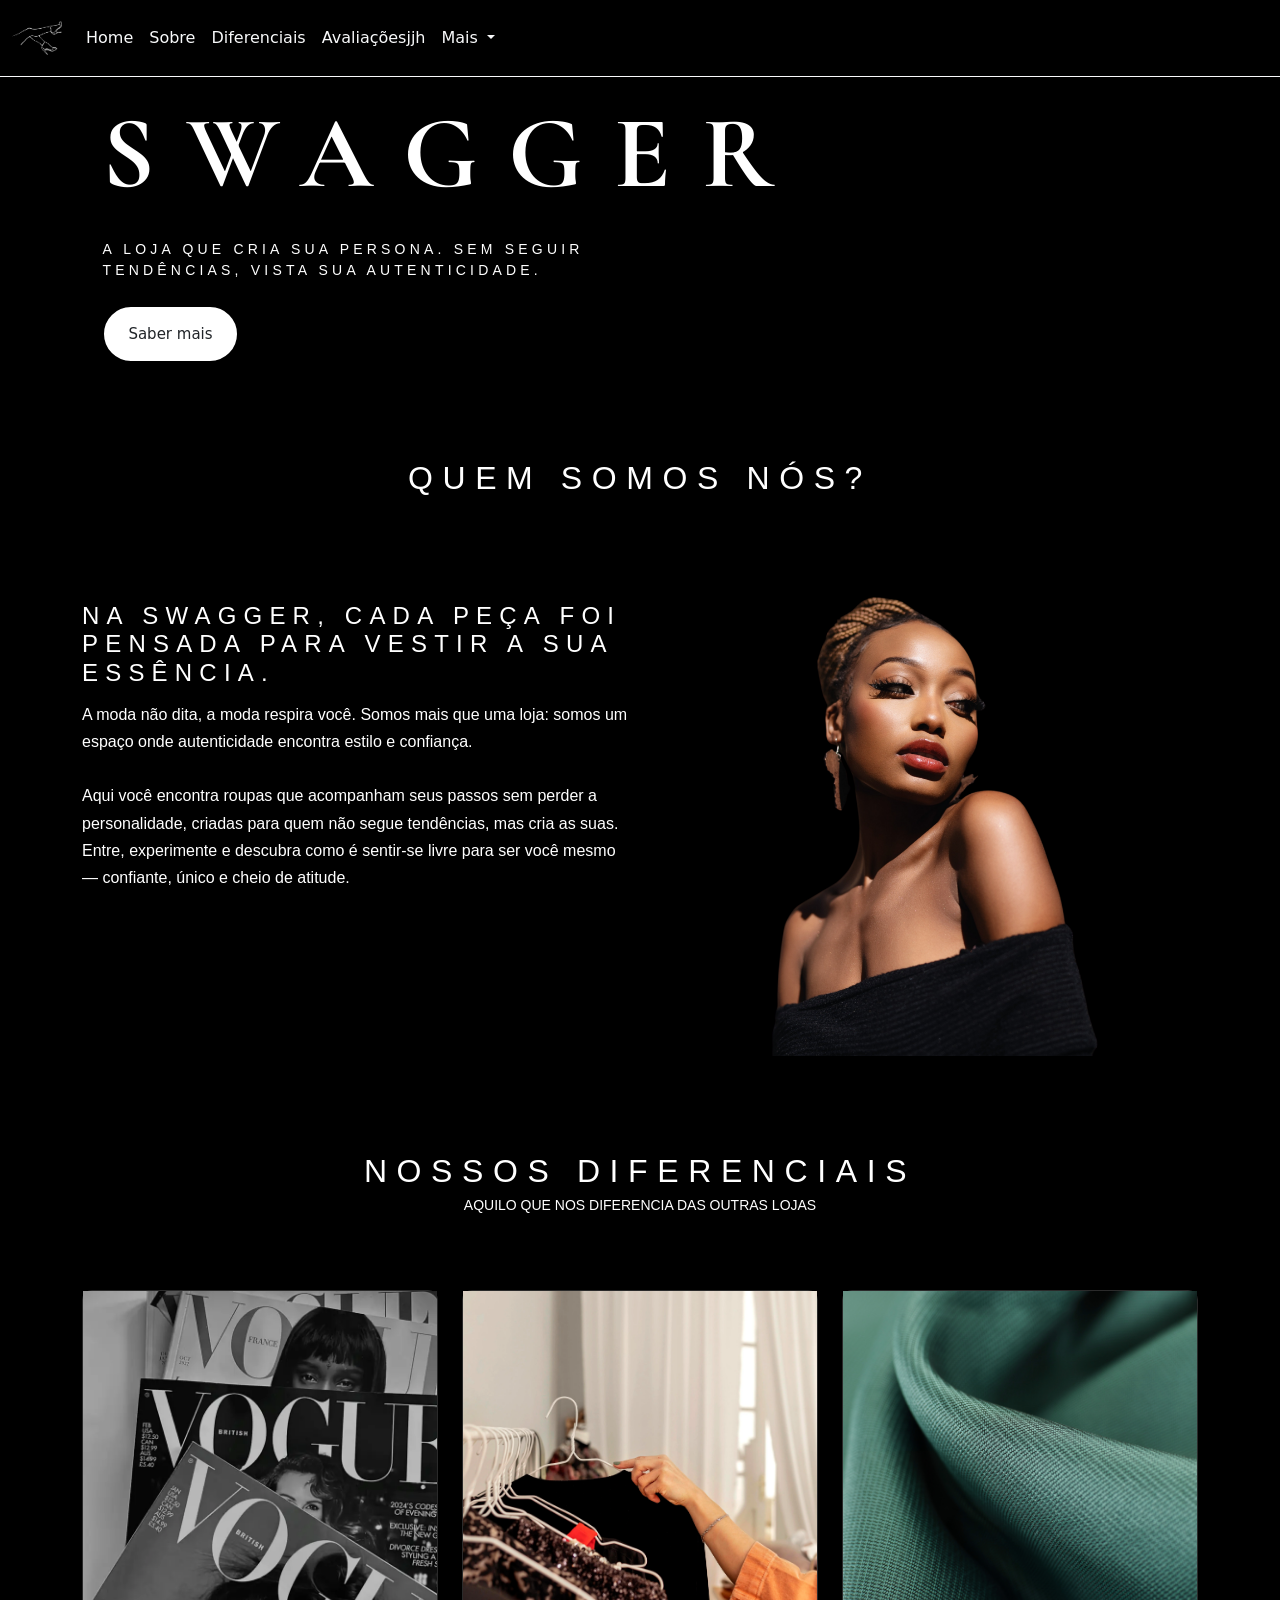
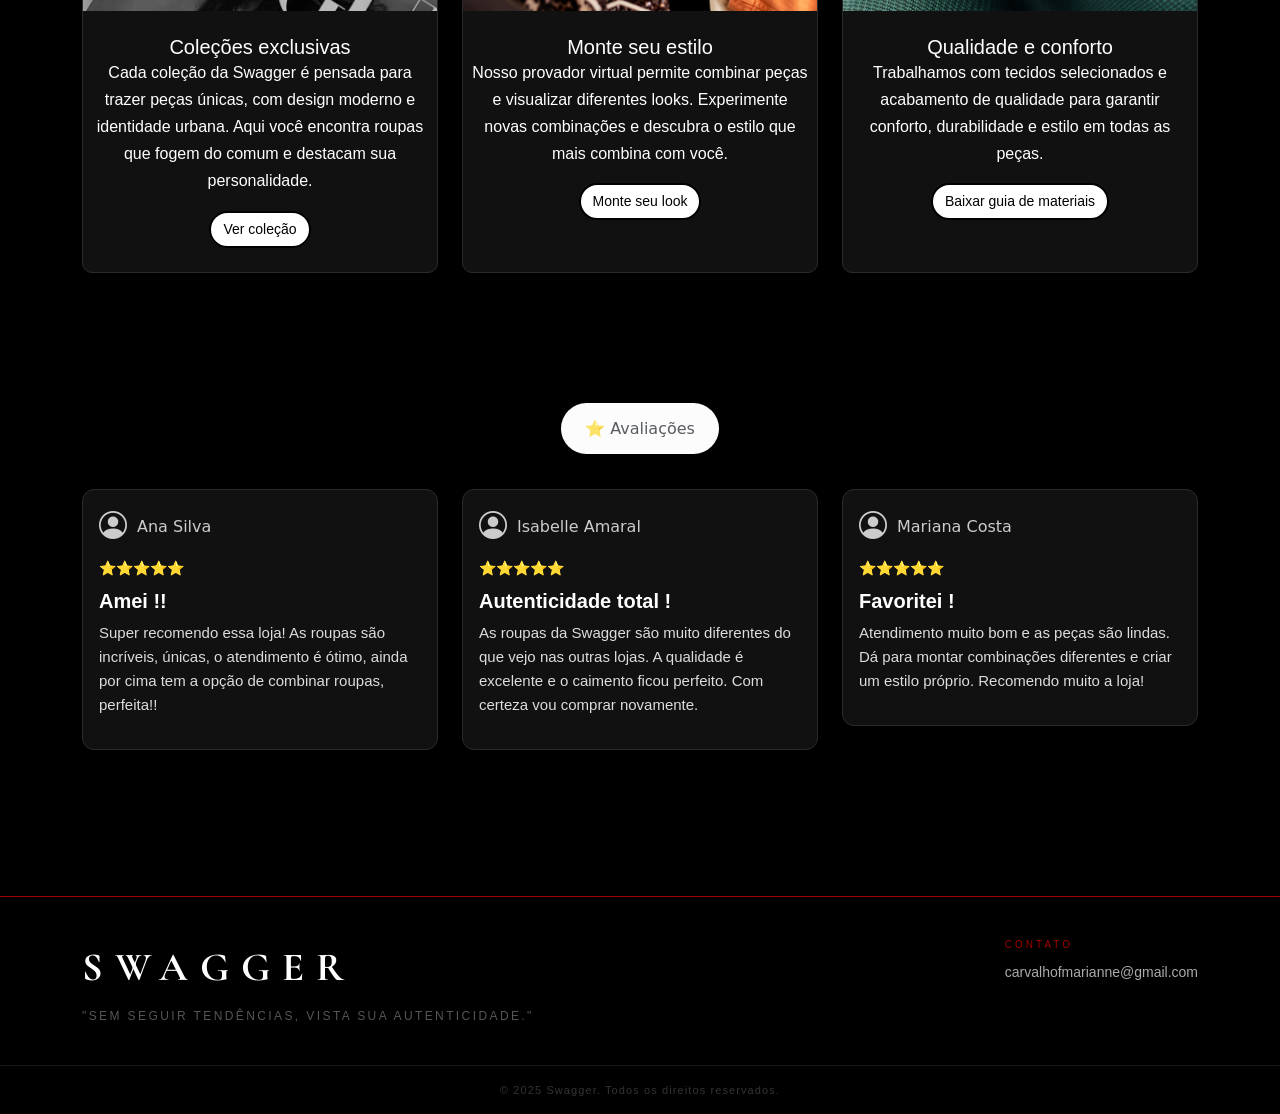
==== commit 515de99a: "Resolve conflito mantendo versão local" ====
--- a/index.html
+++ b/index.html
@@ -44,7 +44,7 @@
                             <a class="nav-link text-light" href="#diferenciais">Diferenciais</a>
                         </li>
                         <li class="nav-item">
-                            <a class="nav-link text-light" href="#avaliacoes">Avaliações</a>
+                            <a class="nav-link text-light" href="#">Avaliaçõesjjh</a>
                         </li>
                         <li class="nav-item dropdown">
                             <a class="nav-link dropdown-toggle text-light" href="#" role="button"
@@ -65,6 +65,7 @@
     </header>
 
     <main>
+
 
         <section class="hero mb-2">
             <div class="hero-overlay"></div>
--- a/css/style.css
+++ b/css/style.css
@@ -38,14 +38,10 @@
     background-color: black;
 }
 
-.hero {
-    position: relative;
-    width: 100%;
-
-    min-height: 100dvh;
-
-    background-image: url("../img/banner/autentic-_1380-x-700-px_-_5_.webp");
-    background-position: center;
+.banner {
+
+    height: 500px;
+    background: url(../img/autentic\ \(3\).png) no-repeat center !important;
     background-size: cover;
     background-repeat: no-repeat;
 
@@ -54,17 +50,8 @@
 
 }
 
-.titulo-nav {
-    font-family: 'Josefin Sans', sans-serif;
-    font-weight: 500;
-    letter-spacing: 0.3em;
-    text-transform: uppercase;
-    padding-right: 10px;
-    padding-left: 10px;
-    color: white;
-}
-
-.hero-overlay {
+.banner-content {
+    width: 100%;
     position: absolute;
     inset: 0;
 
@@ -101,7 +88,7 @@
 
 .btn:hover {
     transform: scale(1.1);
-    background-color: #a30000 !important;
+    background-color: #ff0000 !important;
 }
 
 .logotipo {
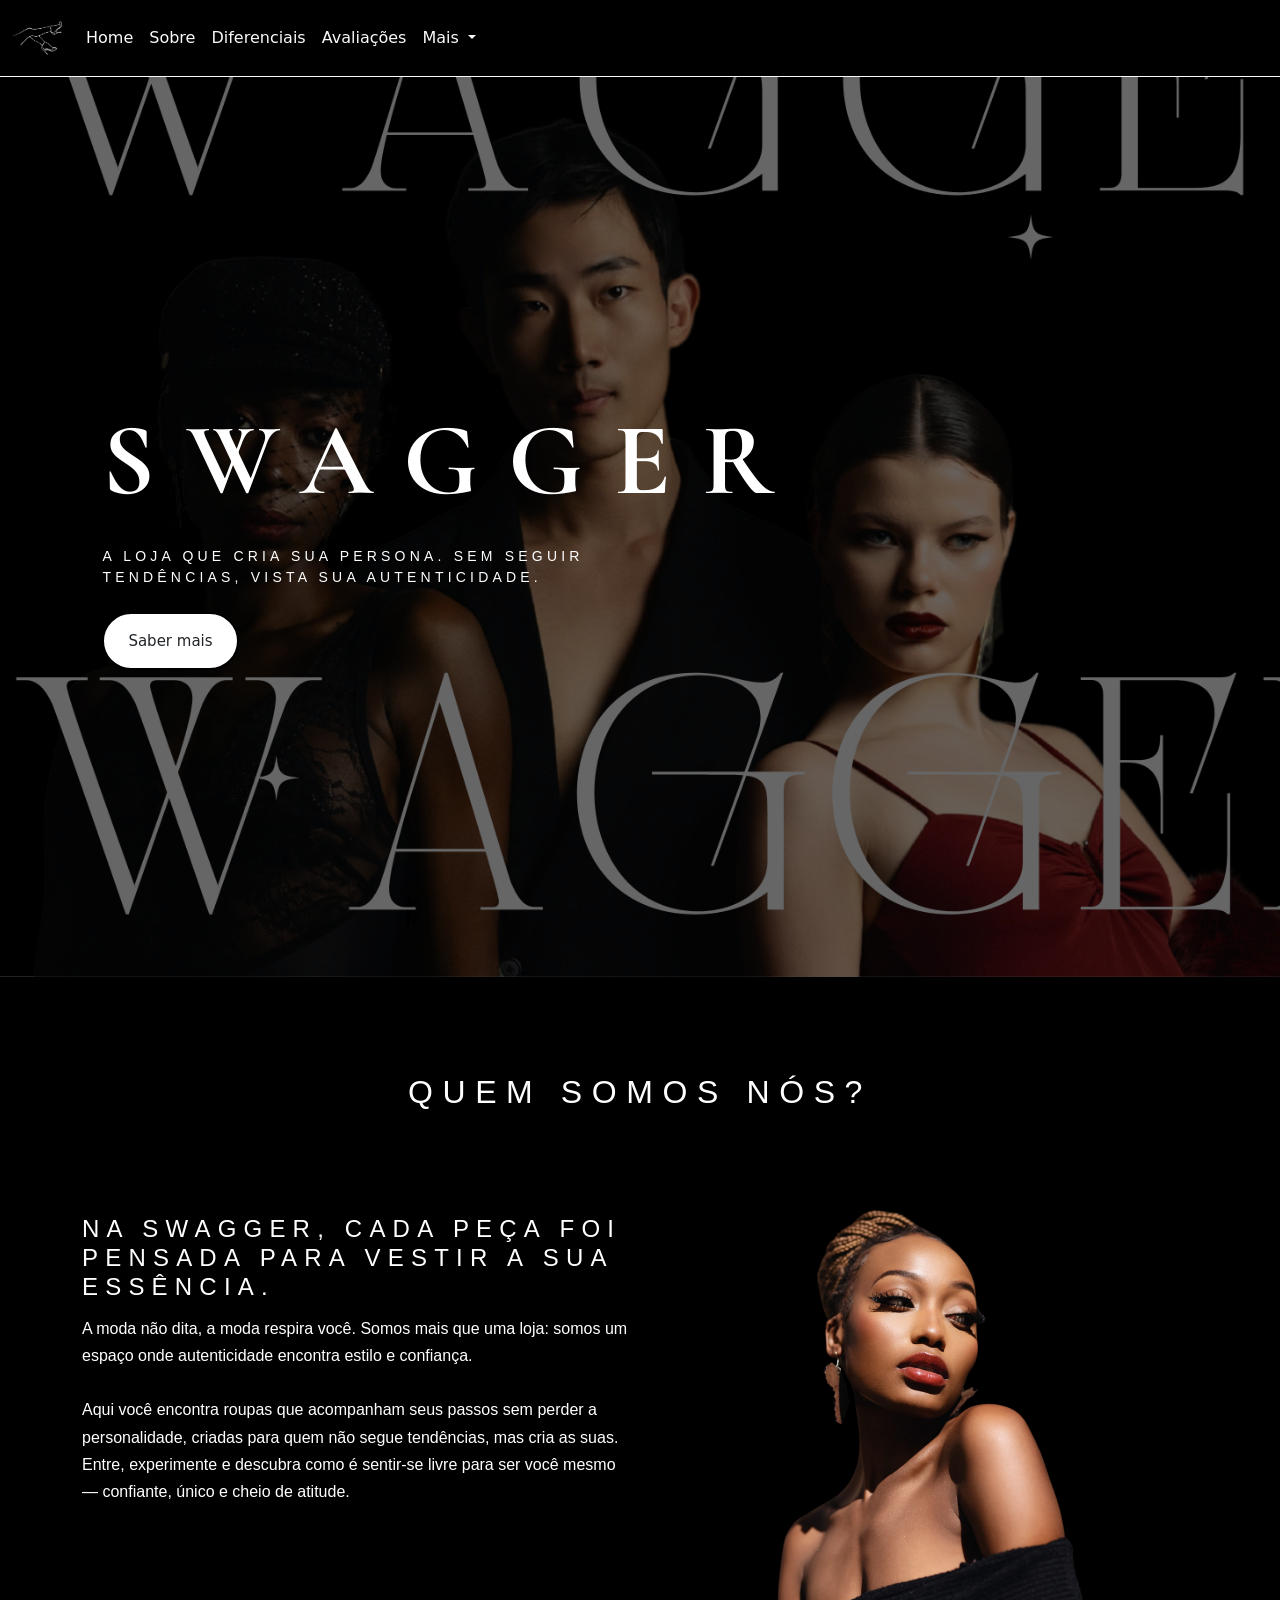
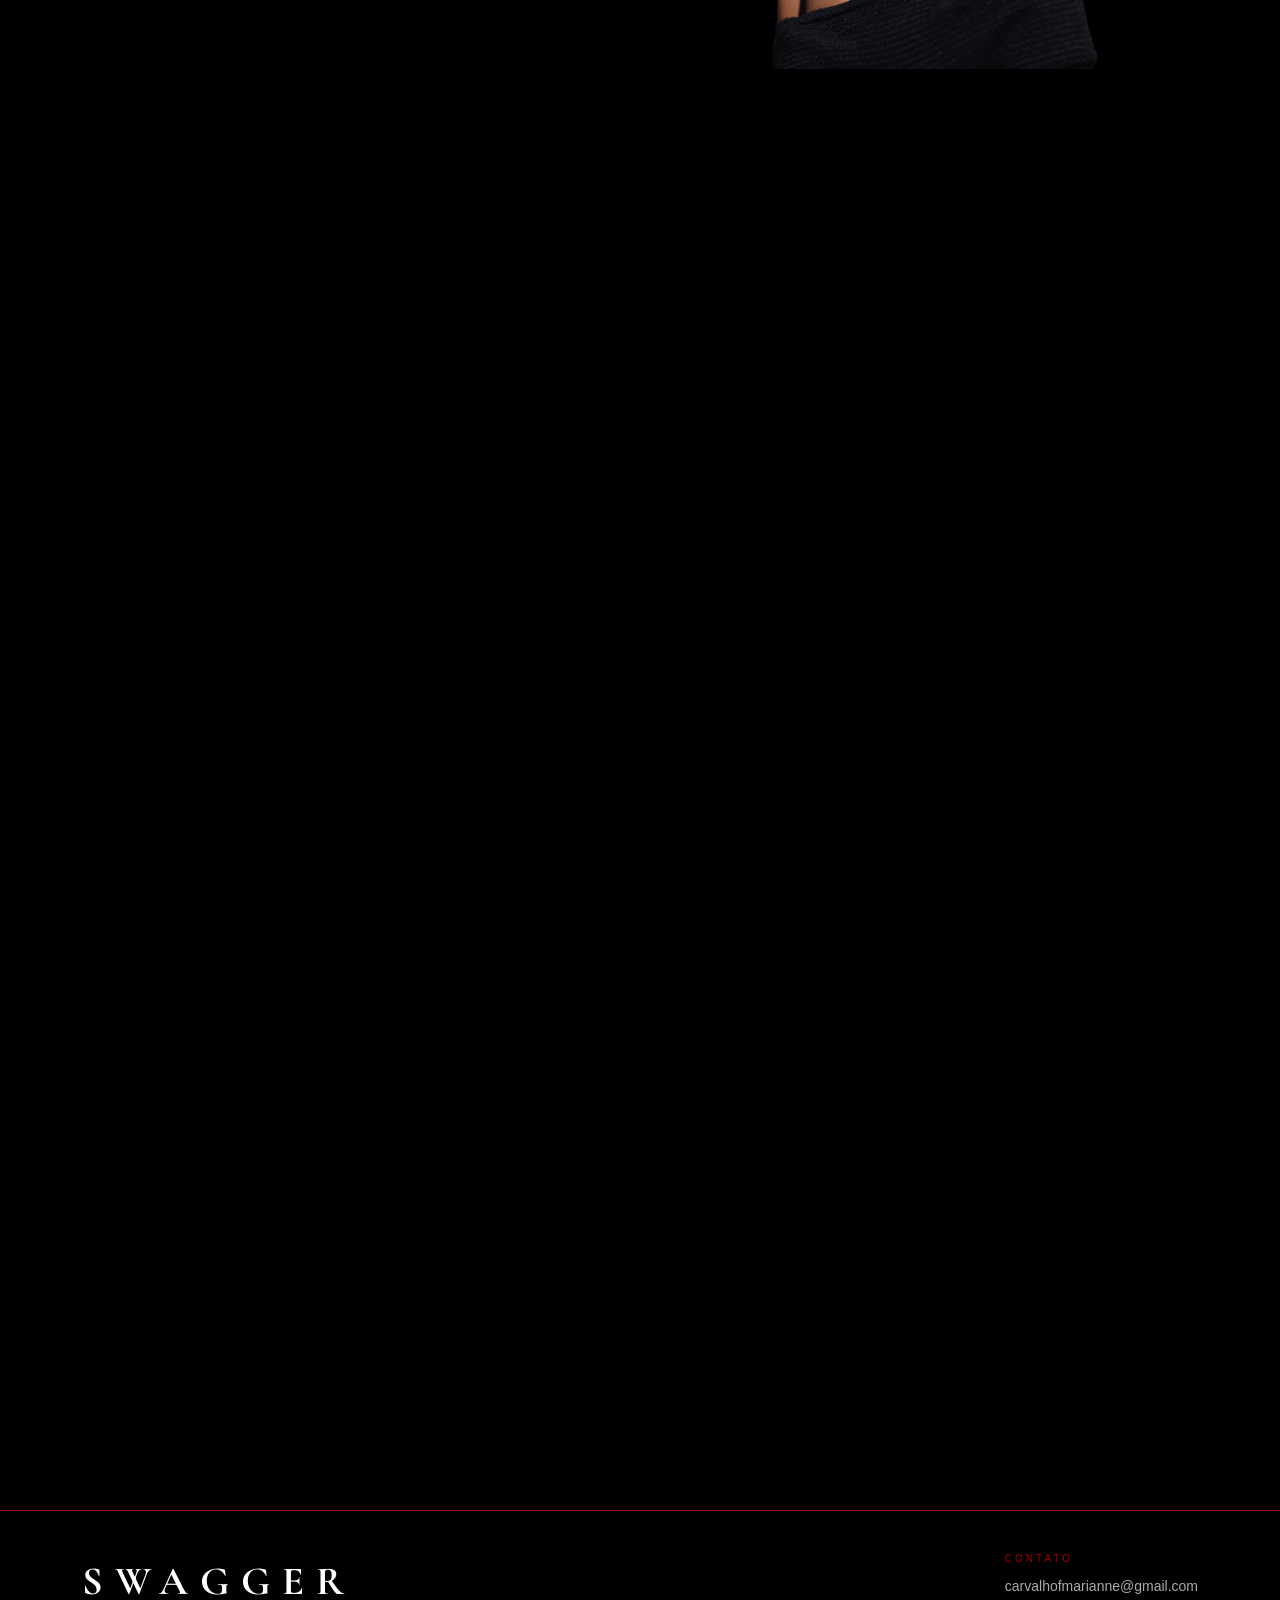
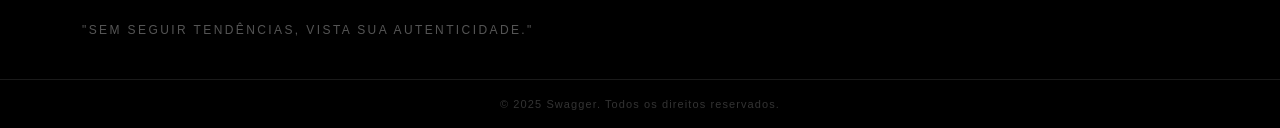
==== commit 7d37376e: "Atualização 04/03 v2 Finalizei o site, nessa atualização eu adicionei as imagens da coleção, as anim" ====
--- a/index.html
+++ b/index.html
@@ -10,6 +10,9 @@
     <!-- Css do boostrap -->
     <link rel="stylesheet" href="./css/bootstrap.min.css">
     <link rel="stylesheet" href="https://cdn.jsdelivr.net/npm/bootstrap-icons@1.11.3/font/bootstrap-icons.css">
+    <link rel="stylesheet" href="https://cdnjs.cloudflare.com/ajax/libs/font-awesome/6.5.0/css/all.min.css">
+    <!-- css do AOS -->
+    <link href="https://unpkg.com/aos@2.3.1/dist/aos.css" rel="stylesheet">
     <!-- meu css -->
     <link rel="stylesheet" href="./css/style.css">
 
@@ -44,7 +47,7 @@
                             <a class="nav-link text-light" href="#diferenciais">Diferenciais</a>
                         </li>
                         <li class="nav-item">
-                            <a class="nav-link text-light" href="#">Avaliaçõesjjh</a>
+                            <a class="nav-link text-light" href="#avaliacoes">Avaliações</a>
                         </li>
                         <li class="nav-item dropdown">
                             <a class="nav-link dropdown-toggle text-light" href="#" role="button"
@@ -66,7 +69,6 @@
 
     <main>
 
-
         <section class="hero mb-2">
             <div class="hero-overlay"></div>
             <div class="hero-content">
@@ -74,13 +76,13 @@
                 <div class="title-principal">Swagger</div>
                 <p class="subtitulo py-2">A loja que cria sua persona. Sem seguir tendências, vista sua autenticidade.
                 </p>
-                <a href="./docs/Swagger_Briefing_Institucional.pdf" class="btn text-dark py-3 px-4">Saber mais</a>
+                <a href="./docs/Swagger_Briefing_Institucional (3).pdf" class="btn text-dark py-3 px-4">Saber mais</a>
             </div>
 
         </section>
 
         <section id="sobre">
-            <div class="container my-lg-5 my-3">
+            <div class="container my-lg-5 my-3" >
                 <h2 class="titulo text-center pt-5 mt-4">Quem somos nós?</h2>
                 <!-- Area sobre a loja -->
                 <!-- Titulo -->
@@ -110,8 +112,10 @@
             </div>
         </section>
 
-        <section class="diferenciais py-5" id="diferenciais">
-            <div class="container text-center">
+        <section class="diferenciais py-5" id="diferenciais" >
+            <div class="container text-center" data-aos="fade-right"
+     data-aos-offset="300"
+     data-aos-easing="ease-in-sine">
                 <h2 class="titulo mb-1">Nossos Diferenciais</h2>
                 <p class="text-muted mb-5 sub-diferenciais text-uppercase small">Aquilo que nos diferencia das outras
                     lojas
@@ -164,7 +168,7 @@
             </div>
         </section>
 
-        <section id="avaliacoes" class="py-5">
+        <section id="avaliacoes" class="py-5" data-aos="zoom-in" data-aos-duration="2000">
             <div class="container">
                 <div class="text-center my-5">
                     <span class="rounded-pill bg-light-subtle text-muted py-3 px-4 "> ⭐ Avaliações</span>
@@ -251,7 +255,11 @@
             <span>© 2025 Swagger. Todos os direitos reservados.</span>
         </div>
     </footer>
-
+<!-- JS do AOS -->
+  <script src="https://unpkg.com/aos@2.3.1/dist/aos.js"></script>
+<script>
+  AOS.init();
+</script>
     <script src="./js/bootstrap.bundle.min.js"></script>
     <script src="./js/script.js"></script>
 </body>
--- a/css/style.css
+++ b/css/style.css
@@ -38,10 +38,14 @@
     background-color: black;
 }
 
-.banner {
-
-    height: 500px;
-    background: url(../img/autentic\ \(3\).png) no-repeat center !important;
+.hero {
+    position: relative;
+    width: 100%;
+
+    min-height: 100dvh;
+
+    background-image: url("../img/banner/autentic-_1380-x-700-px_-_5_.webp");
+    background-position: center;
     background-size: cover;
     background-repeat: no-repeat;
 
@@ -50,12 +54,21 @@
 
 }
 
-.banner-content {
-    width: 100%;
+.titulo-nav {
+    font-family: 'Josefin Sans', sans-serif;
+    font-weight: 500;
+    letter-spacing: 0.3em;
+    text-transform: uppercase;
+    padding-right: 10px;
+    padding-left: 10px;
+    color: white;
+}
+
+.hero-overlay {
     position: absolute;
     inset: 0;
 
-    background: rgba(0, 0, 0, 0.378);
+    background: rgba(0, 0, 0, 0.6);
 }
 
 .hero-content {
@@ -88,7 +101,7 @@
 
 .btn:hover {
     transform: scale(1.1);
-    background-color: #ff0000 !important;
+    background-color: #a30000 !important;
 }
 
 .logotipo {
@@ -178,7 +191,7 @@
 
 
 .sub-diferenciais {
-    font-family: 'Jost', sans-serif;
+    font-family: 'Josefin Sans', sans-serif;
     font-weight: 300;
     line-height: 1.7;
     color: white !important;
@@ -215,7 +228,7 @@
 }
 
 .sub-provador {
-    font-family: 'Jost', sans-serif;
+    font-family: 'Josefin Sans', sans-serif;
     font-weight: 300;
     line-height: 1.7;
     color: white !important;
@@ -244,7 +257,7 @@
 .provador-bottom {
     padding-top: 20px;
     margin-top: -20px;
-border-bottom: 1px solid #a30000;
+    border-bottom: 1px solid #a30000;
     border-left: 1px solid #a30000;
     border-right: 1px solid #a30000;
 }
@@ -404,225 +417,509 @@
 }
 
 .footer {
-  background-color: #000;
-  padding-top: 50px;
+    background-color: #000;
+    padding-top: 50px;
 }
 
 .footer-line {
-  width: 100%;
-  height: 1px;
-  background: #a30000;
-  margin-bottom: 40px;
+    width: 100%;
+    height: 1px;
+    background: #a30000;
+    margin-bottom: 40px;
 }
 
 .footer-content {
+    display: flex;
+    justify-content: space-between;
+    align-items: flex-start;
+    flex-wrap: wrap;
+    gap: 30px;
+    padding-bottom: 40px;
+}
+
+.footer-brand {
+    font-family: 'Cormorant Garamond', serif;
+    font-size: 2.5rem;
+    font-weight: 700;
+    color: #ffffff;
+    letter-spacing: 0.3em;
+    display: block;
+    margin-bottom: 10px;
+}
+
+.footer-quote {
+    font-family: 'Josefin Sans', sans-serif;
+    font-weight: 300;
+    font-size: 12px;
+    letter-spacing: 0.2em;
+    color: #555;
+    text-transform: uppercase;
+    margin: 0;
+}
+
+.footer-label {
+    font-family: 'Jost', sans-serif;
+    font-size: 10px;
+    letter-spacing: 0.3em;
+    text-transform: uppercase;
+    color: #a30000;
+    display: block;
+    margin-bottom: 8px;
+}
+
+.footer-email {
+    font-family: 'Jost', sans-serif;
+    font-weight: 300;
+    font-size: 14px;
+    color: #aaa;
+    text-decoration: none;
+    transition: 0.3s;
+}
+
+.footer-email:hover {
+    color: #ffffff;
+}
+
+.footer-bottom {
+    border-top: 1px solid #1a1a1a;
+    padding: 16px 0;
+    text-align: center;
+    font-family: 'Jost', sans-serif;
+    font-size: 11px;
+    font-weight: 300;
+    color: #333;
+    letter-spacing: 0.1em;
+}
+
+/* css das coleções */
+
+/* ── HERO COLEÇÕES ── */
+.colecoes-hero {
+    position: relative;
+    height: 60vh;
+    background-image: url("../img/banner/16208275-costume-5142900_1920.jpg");
+    background-size: cover;
+    background-position: center;
+    display: flex;
+    align-items: center;
+    justify-content: center;
+}
+
+.colecoes-hero-overlay {
+    position: absolute;
+    inset: 0;
+    background: rgba(0, 0, 0, 0.6);
+}
+
+.colecoes-hero-content {
+    position: relative;
+    z-index: 2;
+}
+
+.colecoes-label {
+    font-family: 'Josefin Sans', sans-serif;
+    font-size: 14px;
+    letter-spacing: 0.2em;
+    text-transform: uppercase;
+    color: #c90101;
+    margin-bottom: 12px;
+}
+
+/* ── GALERIA GRID ── */
+.galeria-grid {
+    display: grid;
+    grid-template-columns: repeat(3, 1fr);
+    gap: 6px;
+}
+
+/* Card padrão */
+.galeria-card {
+    position: relative;
+    overflow: hidden;
+    aspect-ratio: 3 / 4;
+    cursor: pointer;
+    background: #111;
+}
+
+/* Card grande ocupa 2 colunas */
+.galeria-card--grande {
+    grid-column: span 2;
+    aspect-ratio: 16 / 9;
+}
+
+.galeria-card img {
+    width: 100%;
+    height: 100%;
+    object-fit: cover;
+    object-position: top;
+    transition: transform 0.6s ease;
+    display: block;
+}
+
+/* Overlay escuro que aparece no hover */
+.galeria-overlay {
+    position: absolute;
+    inset: 0;
+    background: rgba(0, 0, 0, 0.75);
+    display: flex;
+    align-items: flex-end;
+    padding: 30px;
+    opacity: 0;
+    transition: opacity 0.4s ease;
+}
+
+/* Linha vermelha antes do nome */
+.galeria-info {
+    border-left: 2px solid #a30000;
+    padding-left: 16px;
+    transform: translateY(20px);
+    transition: transform 0.4s ease;
+}
+
+.galeria-label {
+    font-family: 'Josefin Sans', sans-serif;
+    font-size: 9px;
+    letter-spacing: 0.35em;
+    text-transform: uppercase;
+    color: #a30000;
+    display: block;
+    margin-bottom: 6px;
+}
+
+.galeria-nome {
+    font-family: 'Cormorant Garamond', serif;
+    font-size: 2rem;
+    font-weight: 700;
+    color: #ffffff;
+    margin-bottom: 8px;
+    line-height: 1;
+}
+
+.galeria-desc {
+    font-family: 'Jost', sans-serif;
+    font-weight: 300;
+    font-size: 13px;
+    color: #ccc;
+    margin: 0;
+    line-height: 1.5;
+}
+
+/* Efeito hover */
+.galeria-card:hover img {
+    transform: scale(1.05);
+}
+
+.galeria-card:hover .galeria-overlay {
+    opacity: 1;
+}
+
+.galeria-card:hover .galeria-info {
+    transform: translateY(0);
+}
+
+/* ── FRASE FINAL ── */
+.colecoes-frase-texto {
+    font-family: 'Cormorant Garamond', serif;
+    font-size: clamp(1.5rem, 3vw, 2.5rem);
+    font-weight: 300;
+    font-style: italic;
+    color: #ffffff;
+    letter-spacing: 0.05em;
+    margin-bottom: 10px;
+}
+
+/* ── RESPONSIVO ── */
+@media (max-width: 768px) {
+    .galeria-grid {
+        grid-template-columns: 1fr;
+    }
+
+    .galeria-card--grande {
+        grid-column: span 1;
+        aspect-ratio: 3 / 4;
+    }
+    .hero-content {
+      margin-left: 4%;
+      margin-right: 4%;
+      max-width: 100%;
+    }
+    #sobre .col-lg-6:last-child {
+      height: 300px;
+    }
+    
+    #sobre img {
+      object-position: center;
+    }
+    .review-card:hover {
+      transform: none;
+    }
+    
+    .diferencial-card:hover {
+      transform: none;
+    }
+
+    .provador-wrapper {
+    flex-direction: column;
+    align-items: center;
+    gap: 20px;
+  }
+
+  .manequim-container {
+    width: 100%;
+    max-width: 340px;
+  }
+
+  .titulo-provador {
+    font-size: 1.8rem;
+  }
+
+  .sub-provador {
+    font-size: 15px;
+  }
+
+  .carousel-control-prev {
+    left: 0;
+  }
+
+  .carousel-control-next {
+    right: 0;
+  }
+  .colecoes-hero {
+    height: 40vh;
+  }
+
+  .colecoes-frase-texto {
+    font-size: 1.4rem;
+    padding: 0 20px;
+  }
+
+  .subtitulo-colecoes {
+    font-size: 13px;
+    letter-spacing: 0.15em;
+  }
+
+   .footer-content {
+    flex-direction: column;
+    align-items: center;
+    text-align: center;
+  }
+
+  .footer-brand {
+    font-size: 1.8rem;
+  }
+}
+
+
+.info-painel {
+  width: 200px;
+  flex-shrink: 0;
   display: flex;
-  justify-content: space-between;
-  align-items: flex-start;
-  flex-wrap: wrap;
-  gap: 30px;
-  padding-bottom: 40px;
-}
-
-.footer-brand {
-  font-family: 'Cormorant Garamond', serif;
-  font-size: 2.5rem;
-  font-weight: 700;
-  color: #ffffff;
-  letter-spacing: 0.3em;
-  display: block;
-  margin-bottom: 10px;
-}
-
-.footer-quote {
-  font-family: 'Josefin Sans', sans-serif;
-  font-weight: 300;
-  font-size: 12px;
-  letter-spacing: 0.2em;
-  color: #555;
-  text-transform: uppercase;
-  margin: 0;
-}
-
-.footer-label {
-  font-family: 'Josefin Sans', sans-serif;
-  font-size: 10px;
-  letter-spacing: 0.3em;
-  text-transform: uppercase;
-  color: #a30000;
-  display: block;
-  margin-bottom: 8px;
-}
-
-.footer-email {
+  flex-direction: column;
+  padding: 16px 0;
+}
+
+.info-painel-top {
+  justify-content: flex-start;
+  padding-top: 0;
+}
+
+.info-painel-bottom {
+  justify-content: flex-end;
+  padding-bottom: 0;
+  position: relative;
+  top: 300px; /* altura de um carrossel */
+}
+
+.info-desc {
   font-family: 'Jost', sans-serif;
   font-weight: 300;
-  font-size: 14px;
-  color: #aaa;
-  text-decoration: none;
-  transition: 0.3s;
-}
-
-.footer-email:hover {
-  color: #ffffff;
-}
-
-.footer-bottom {
-  border-top: 1px solid #1a1a1a;
-  padding: 16px 0;
-  text-align: center;
+  font-size: 13px;
+  color: #777;
+  line-height: 1.6;
+  margin-top: 6px;
+}
+
+
+
+
+
+
+.subtitulo-colecoes {
+    font-family: 'Josefin Sans', sans-serif;
+    font-weight: 400;
+    letter-spacing: 0.3em;
+    text-transform: uppercase;
+    font-size: 18px;
+    color: white;
+}
+
+/* ── CARRINHO ── */
+.carrinho-contador {
+  position: absolute;
+  top: -4px;
+  right: -8px;
+  background: #a30000;
+  color: white;
+  font-size: 10px;
   font-family: 'Jost', sans-serif;
-  font-size: 11px;
-  font-weight: 300;
-  color: #333;
-  letter-spacing: 0.1em;
-}
-
-/* css das coleções */
-
-/* ── HERO COLEÇÕES ── */
-.colecoes-hero {
-  position: relative;
-  height: 60vh;
-  background-image: url("../img/banner/autentic-_1380-x-700-px_-_5_.webp");
-  background-size: cover;
-  background-position: center;
+  width: 18px;
+  height: 18px;
+  border-radius: 50%;
   display: flex;
   align-items: center;
   justify-content: center;
-}
-
-.colecoes-hero-overlay {
-  position: absolute;
+  font-weight: 700;
+}
+
+/* Overlay escuro atrás do painel */
+.carrinho-overlay {
+  display: none;
+  position: fixed;
   inset: 0;
   background: rgba(0, 0, 0, 0.6);
-}
-
-.colecoes-hero-content {
-  position: relative;
-  z-index: 2;
-}
-
-.colecoes-label {
+  z-index: 999;
+}
+
+/* Painel lateral */
+.carrinho-panel {
+  position: fixed;
+  top: 0;
+  right: -420px; /* começa escondido */
+  width: 380px;
+  height: 100vh;
+  background: #0d0d0d;
+  border-left: 1px solid #2a2a2a;
+  z-index: 1000;
+  display: flex;
+  flex-direction: column;
+  transition: right 0.4s ease;
+  padding: 24px;
+}
+
+/* Quando aberto */
+.carrinho-panel.aberto {
+  right: 0;
+}
+
+.carrinho-overlay.aberto {
+  display: block;
+}
+
+.carrinho-header {
+  display: flex;
+  justify-content: space-between;
+  align-items: center;
+  margin-bottom: 24px;
+  padding-bottom: 16px;
+  border-bottom: 1px solid #2a2a2a;
+}
+
+.carrinho-titulo {
   font-family: 'Josefin Sans', sans-serif;
   font-size: 11px;
-  letter-spacing: 0.4em;
-  text-transform: uppercase;
-  color: #a30000;
-  margin-bottom: 12px;
-}
-
-/* ── GALERIA GRID ── */
-.galeria-grid {
-  display: grid;
-  grid-template-columns: repeat(3, 1fr);
-  gap: 6px;
-}
-
-/* Card padrão */
-.galeria-card {
-  position: relative;
-  overflow: hidden;
-  aspect-ratio: 3 / 4;
-  cursor: pointer;
-  background: #111;
-}
-
-/* Card grande ocupa 2 colunas */
-.galeria-card--grande {
-  grid-column: span 2;
-  aspect-ratio: 16 / 9;
-}
-
-.galeria-card img {
-  width: 100%;
-  height: 100%;
-  object-fit: cover;
-  object-position: top;
-  transition: transform 0.6s ease;
-  display: block;
-}
-
-/* Overlay escuro que aparece no hover */
-.galeria-overlay {
-  position: absolute;
-  inset: 0;
-  background: rgba(0, 0, 0, 0.75);
-  display: flex;
-  align-items: flex-end;
-  padding: 30px;
-  opacity: 0;
-  transition: opacity 0.4s ease;
-}
-
-/* Linha vermelha antes do nome */
-.galeria-info {
-  border-left: 2px solid #a30000;
-  padding-left: 16px;
-  transform: translateY(20px);
-  transition: transform 0.4s ease;
-}
-
-.galeria-label {
-  font-family: 'Josefin Sans', sans-serif;
-  font-size: 9px;
   letter-spacing: 0.35em;
   text-transform: uppercase;
+  color: #ffffff;
+}
+
+.carrinho-fechar {
+  background: none;
+  border: none;
+  color: #aaa;
+  cursor: pointer;
+  font-size: 16px;
+  transition: color 0.3s;
+}
+
+.carrinho-fechar:hover {
+  color: #ffffff;
+}
+
+/* Lista de itens */
+.carrinho-items {
+  flex: 1;
+  overflow-y: auto;
+  display: flex;
+  flex-direction: column;
+  gap: 16px;
+}
+
+.carrinho-vazio {
+  font-family: 'Jost', sans-serif;
+  font-size: 13px;
+  color: #555;
+  text-align: center;
+  margin-top: 40px;
+}
+
+/* Cada item */
+.carrinho-item {
+  display: flex;
+  align-items: center;
+  gap: 12px;
+  padding: 12px;
+  background: #111;
+  border: 1px solid #2a2a2a;
+  border-radius: 8px;
+}
+
+.carrinho-item img {
+  width: 60px;
+  height: 60px;
+  object-fit: contain;
+  background: #1a1a1a;
+  border-radius: 4px;
+}
+
+.carrinho-item-info {
+  flex: 1;
+}
+
+.carrinho-item-nome {
+  font-family: 'Josefin Sans', sans-serif;
+  font-size: 11px;
+  letter-spacing: 0.15em;
+  text-transform: uppercase;
+  color: #ffffff;
+  margin-bottom: 4px;
+}
+
+.carrinho-item-preco {
+  font-family: 'Jost', sans-serif;
+  font-size: 13px;
+  font-weight: 300;
+  color: #aaa;
+}
+
+.carrinho-item-remover {
+  background: none;
+  border: none;
+  color: #555;
+  cursor: pointer;
+  font-size: 14px;
+  transition: color 0.3s;
+}
+
+.carrinho-item-remover:hover {
   color: #a30000;
-  display: block;
-  margin-bottom: 6px;
-}
-
-.galeria-nome {
+}
+
+/* Footer do carrinho */
+.carrinho-footer {
+  border-top: 1px solid #2a2a2a;
+  padding-top: 20px;
+  margin-top: 16px;
+}
+
+.carrinho-total {
+  display: flex;
+  justify-content: space-between;
+  align-items: center;
+}
+
+.carrinho-total-valor {
   font-family: 'Cormorant Garamond', serif;
-  font-size: 2rem;
+  font-size: 1.4rem;
   font-weight: 700;
   color: #ffffff;
-  margin-bottom: 8px;
-  line-height: 1;
-}
-
-.galeria-desc {
-  font-family: 'Jost', sans-serif;
-  font-weight: 300;
-  font-size: 13px;
-  color: #ccc;
-  margin: 0;
-  line-height: 1.5;
-}
-
-/* Efeito hover */
-.galeria-card:hover img {
-  transform: scale(1.05);
-}
-
-.galeria-card:hover .galeria-overlay {
-  opacity: 1;
-}
-
-.galeria-card:hover .galeria-info {
-  transform: translateY(0);
-}
-
-/* ── FRASE FINAL ── */
-.colecoes-frase-texto {
-  font-family: 'Cormorant Garamond', serif;
-  font-size: clamp(1.5rem, 3vw, 2.5rem);
-  font-weight: 300;
-  font-style: italic;
-  color: #ffffff;
-  letter-spacing: 0.05em;
-  margin-bottom: 10px;
-}
-
-/* ── RESPONSIVO ── */
-@media (max-width: 768px) {
-  .galeria-grid {
-    grid-template-columns: 1fr;
-  }
-
-  .galeria-card--grande {
-    grid-column: span 1;
-    aspect-ratio: 3 / 4;
-  }
 }
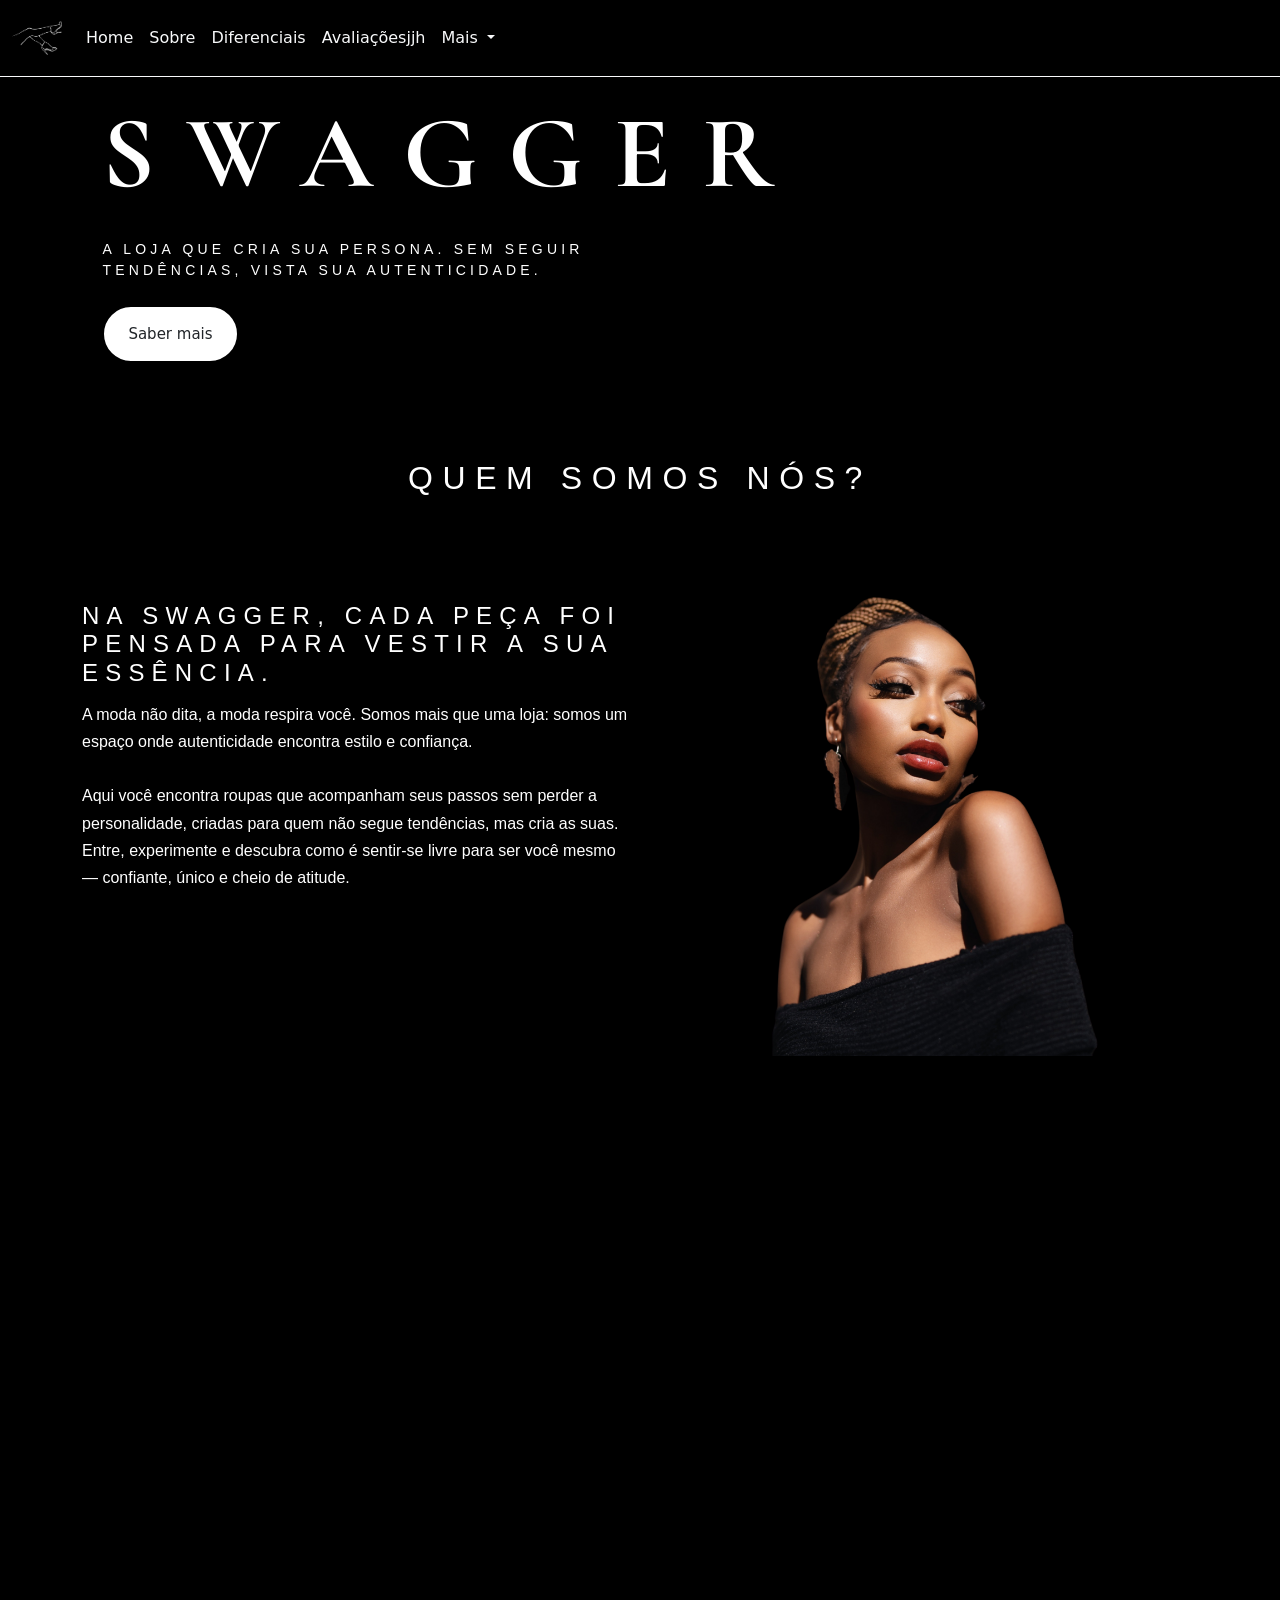
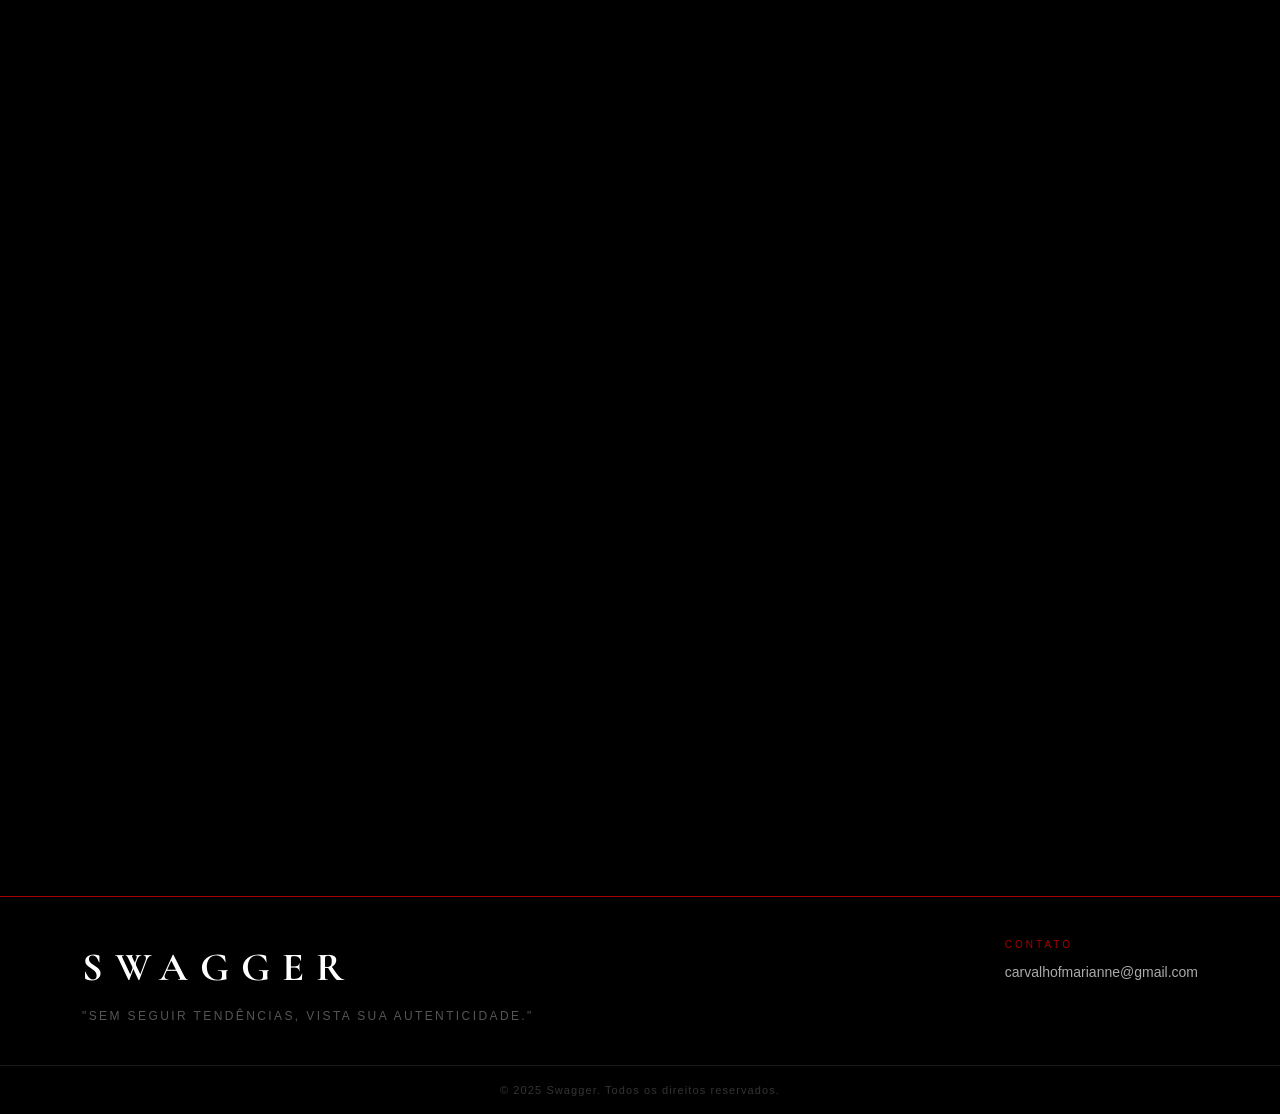
==== commit 4cdad00f: "Merge branch 'master' of https://github.com/carvalhomarianne/swagger" ====
--- a/index.html
+++ b/index.html
@@ -47,7 +47,7 @@
                             <a class="nav-link text-light" href="#diferenciais">Diferenciais</a>
                         </li>
                         <li class="nav-item">
-                            <a class="nav-link text-light" href="#avaliacoes">Avaliações</a>
+                            <a class="nav-link text-light" href="#">Avaliaçõesjjh</a>
                         </li>
                         <li class="nav-item dropdown">
                             <a class="nav-link dropdown-toggle text-light" href="#" role="button"
@@ -68,6 +68,7 @@
     </header>
 
     <main>
+
 
         <section class="hero mb-2">
             <div class="hero-overlay"></div>
--- a/css/style.css
+++ b/css/style.css
@@ -38,14 +38,10 @@
     background-color: black;
 }
 
-.hero {
-    position: relative;
-    width: 100%;
-
-    min-height: 100dvh;
-
-    background-image: url("../img/banner/autentic-_1380-x-700-px_-_5_.webp");
-    background-position: center;
+.banner {
+
+    height: 500px;
+    background: url(../img/autentic\ \(3\).png) no-repeat center !important;
     background-size: cover;
     background-repeat: no-repeat;
 
@@ -54,17 +50,8 @@
 
 }
 
-.titulo-nav {
-    font-family: 'Josefin Sans', sans-serif;
-    font-weight: 500;
-    letter-spacing: 0.3em;
-    text-transform: uppercase;
-    padding-right: 10px;
-    padding-left: 10px;
-    color: white;
-}
-
-.hero-overlay {
+.banner-content {
+    width: 100%;
     position: absolute;
     inset: 0;
 
@@ -101,7 +88,7 @@
 
 .btn:hover {
     transform: scale(1.1);
-    background-color: #a30000 !important;
+    background-color: #ff0000 !important;
 }
 
 .logotipo {
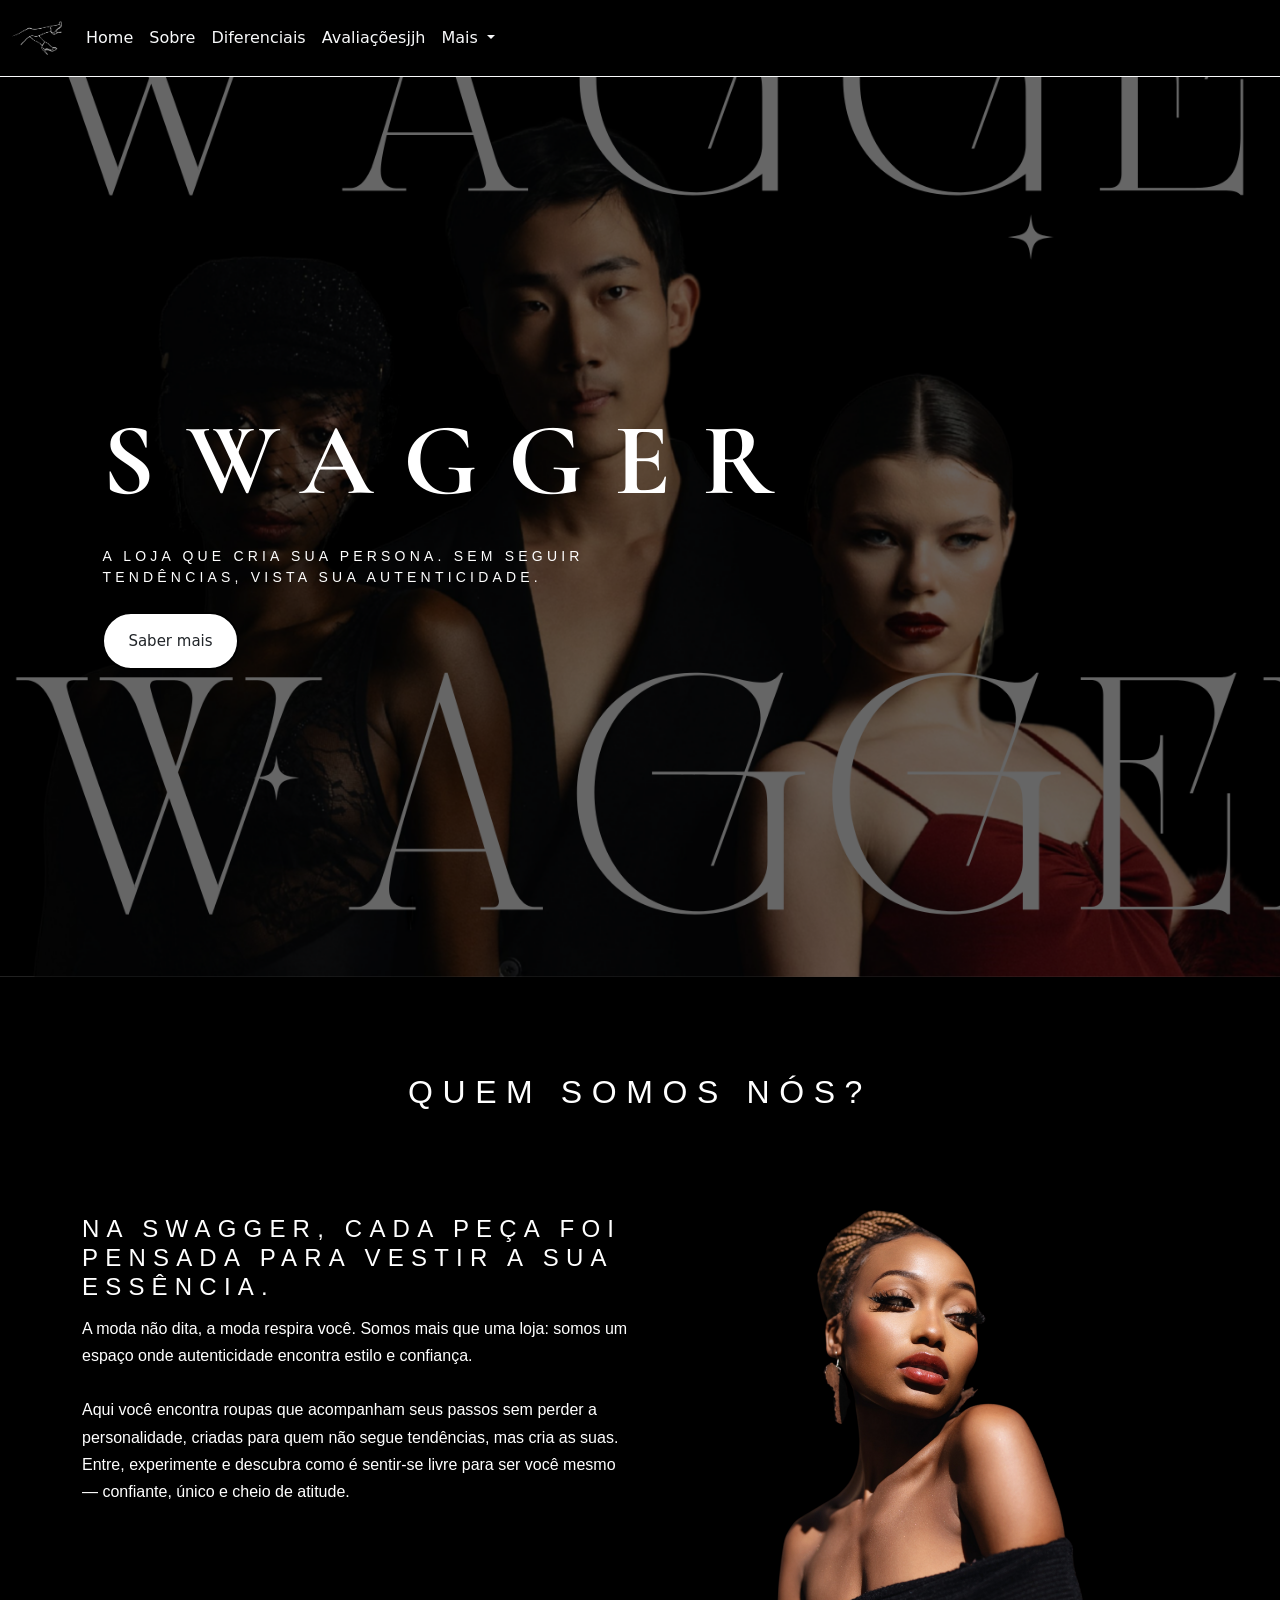
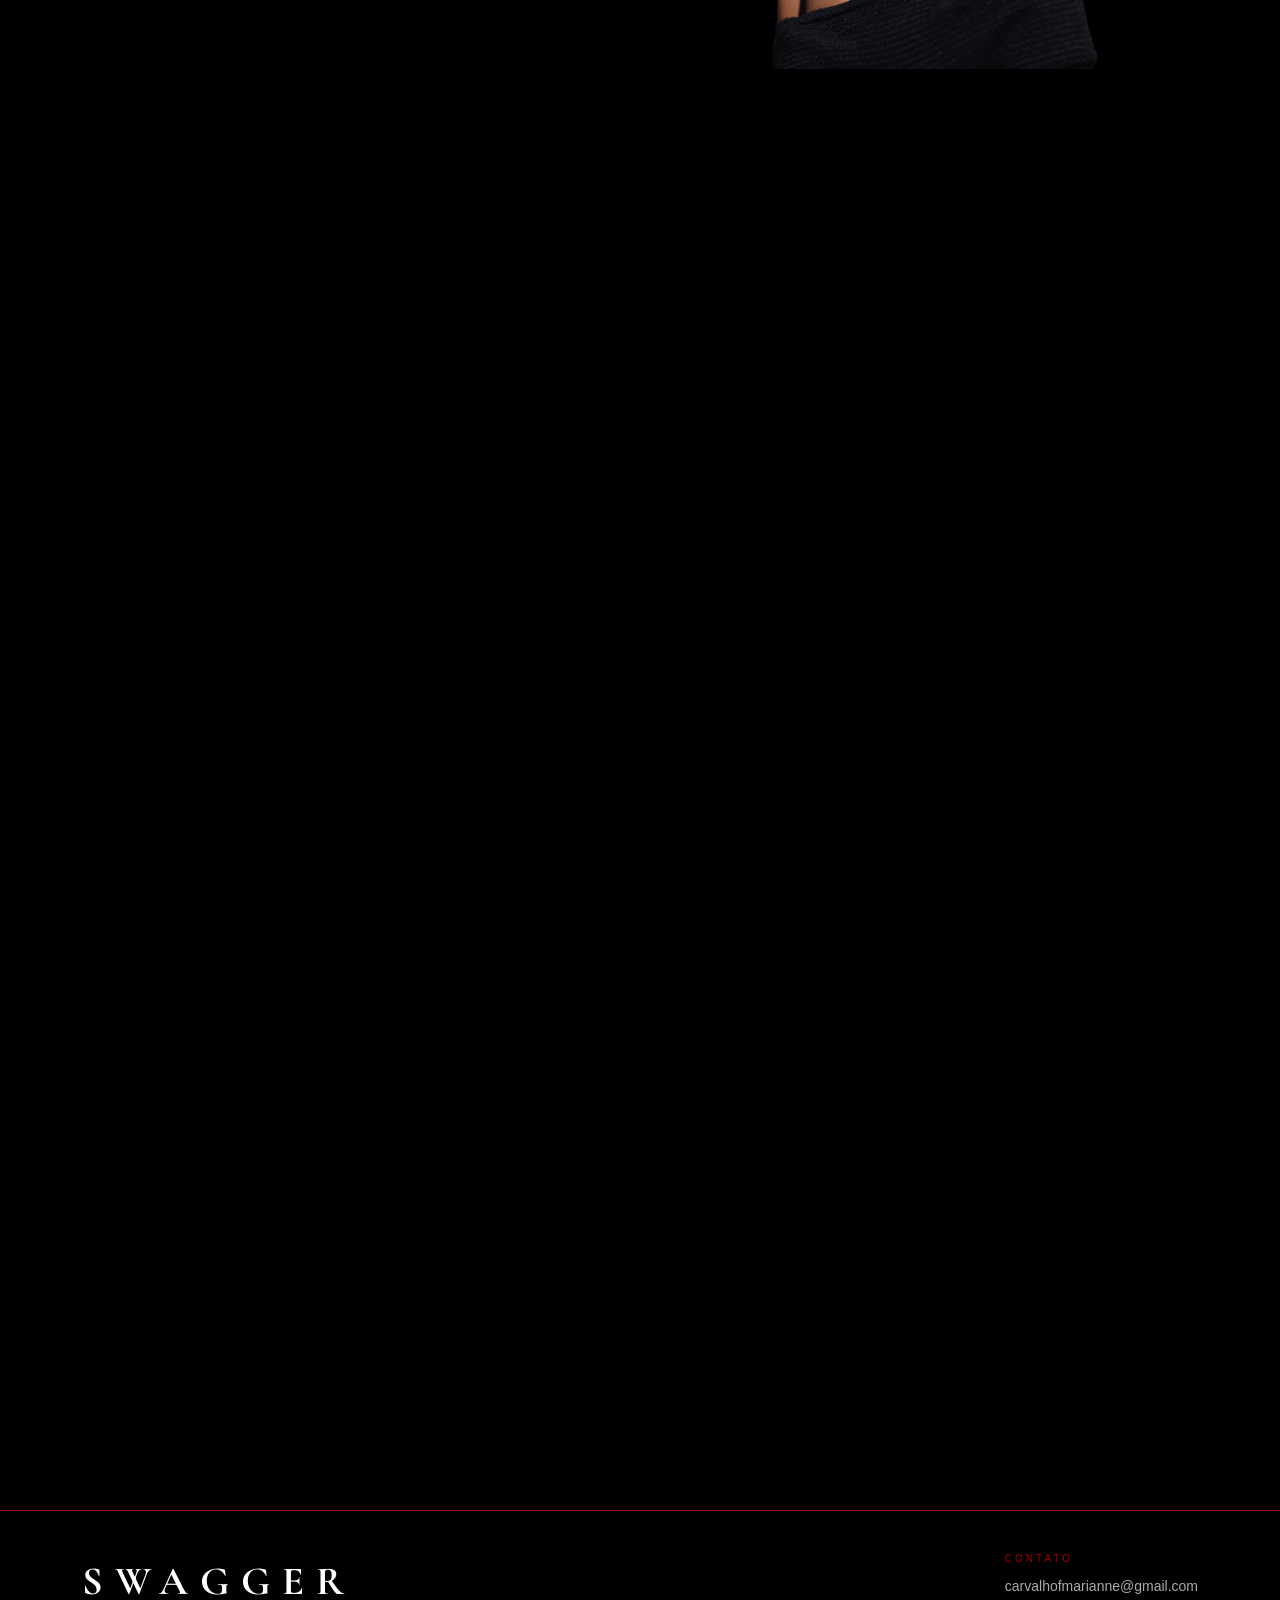
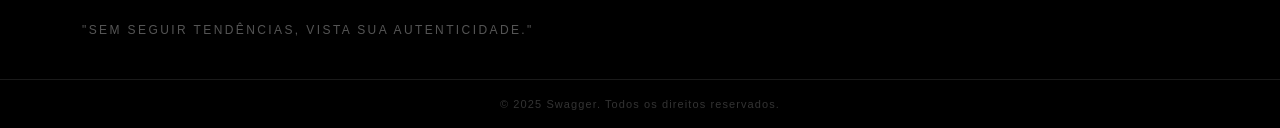
==== commit 52161373: "Atualização 05/03 Consertei alguns bugs que persistiam." ====
--- a/index.html
+++ b/index.html
@@ -70,9 +70,9 @@
     <main>
 
 
-        <section class="hero mb-2">
-            <div class="hero-overlay"></div>
-            <div class="hero-content">
+        <section class="banner mb-2">
+            <div class="banner-overlay"></div>
+            <div class="banner-content">
 
                 <div class="title-principal">Swagger</div>
                 <p class="subtitulo py-2">A loja que cria sua persona. Sem seguir tendências, vista sua autenticidade.
--- a/css/style.css
+++ b/css/style.css
@@ -39,29 +39,24 @@
 }
 
 .banner {
-
-    height: 500px;
-    background: url(../img/autentic\ \(3\).png) no-repeat center !important;
+    min-height: 100dvh;
+    height: auto;
+    background: url(../img/banner/autentic-_1380-x-700-px_-_5_.webp) no-repeat center;
     background-size: cover;
-    background-repeat: no-repeat;
-
     display: flex;
     align-items: center;
-
-}
-
-.banner-content {
-    width: 100%;
+    position: relative;
+}
+
+.banner-overlay {
     position: absolute;
     inset: 0;
-
     background: rgba(0, 0, 0, 0.6);
 }
 
-.hero-content {
+.banner-content {
     position: relative;
     z-index: 2;
-
     max-width: 600px;
     margin-left: 8%;
     color: white;
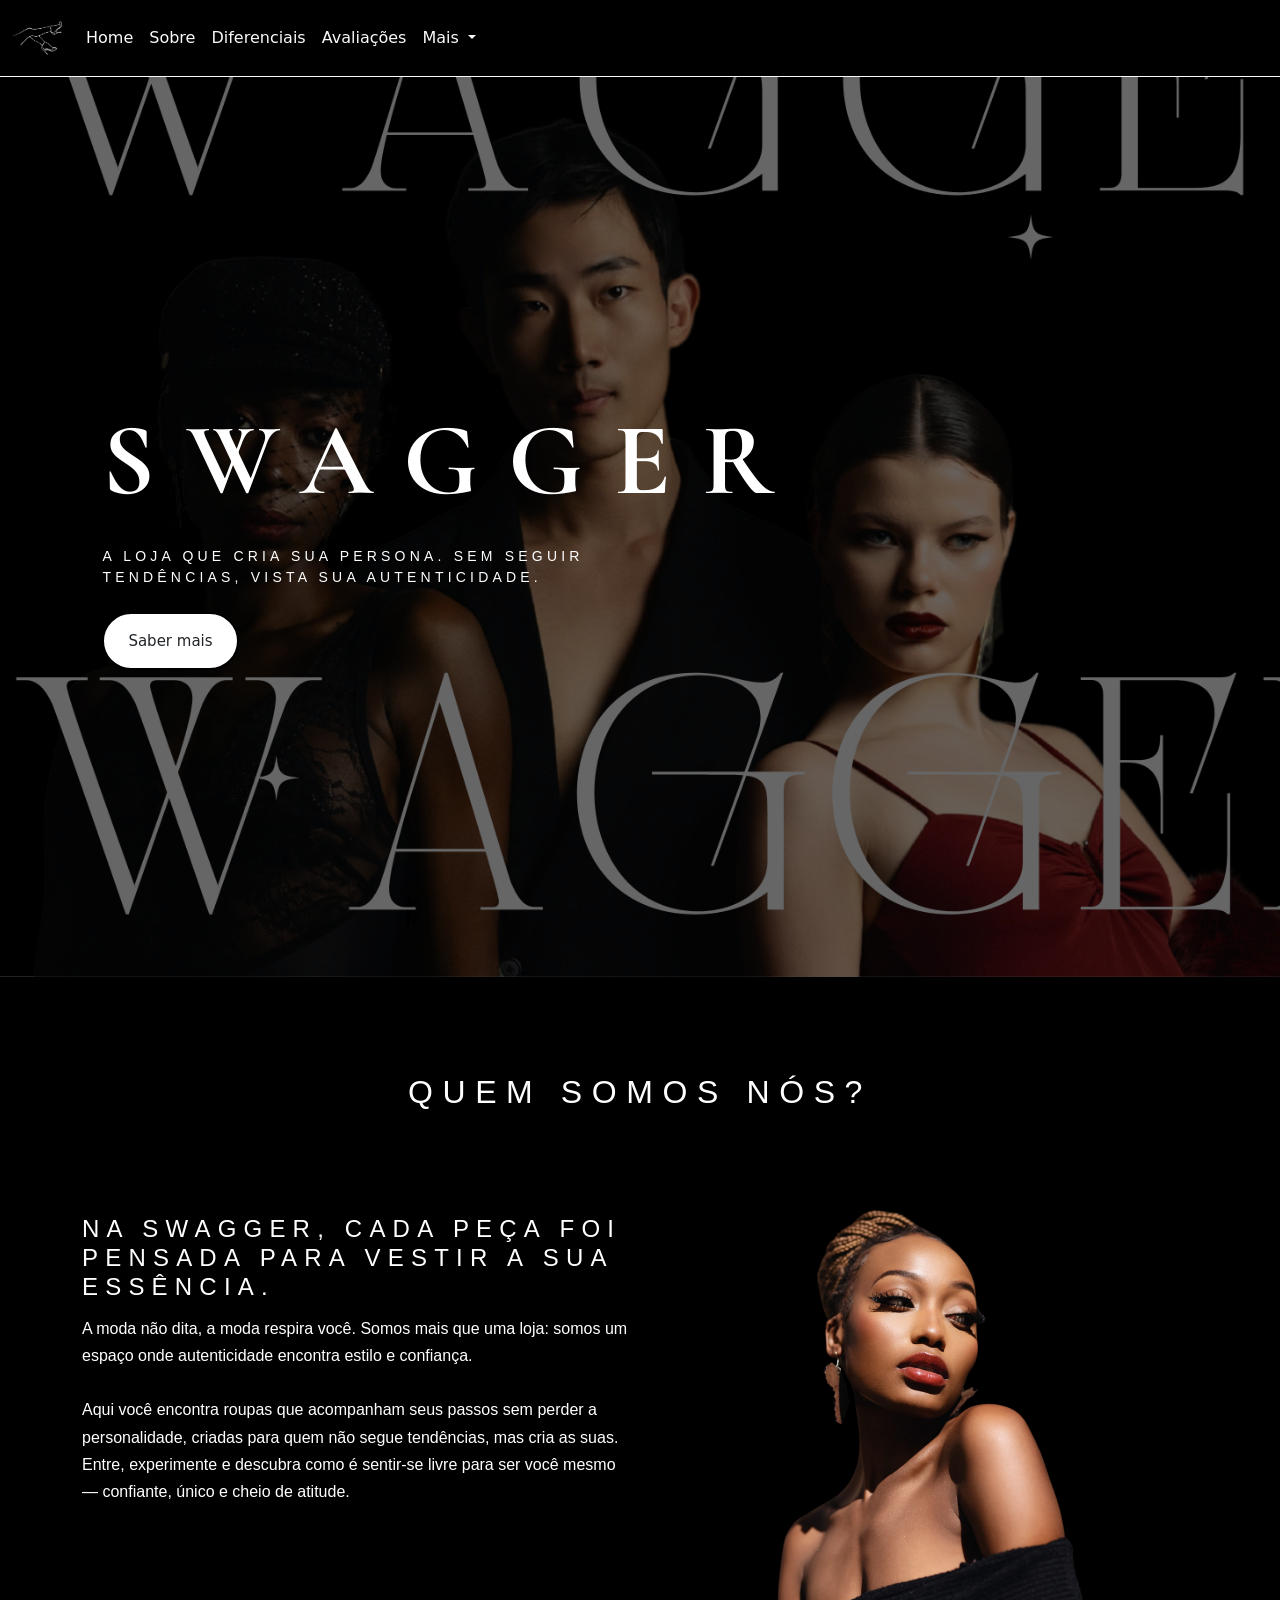
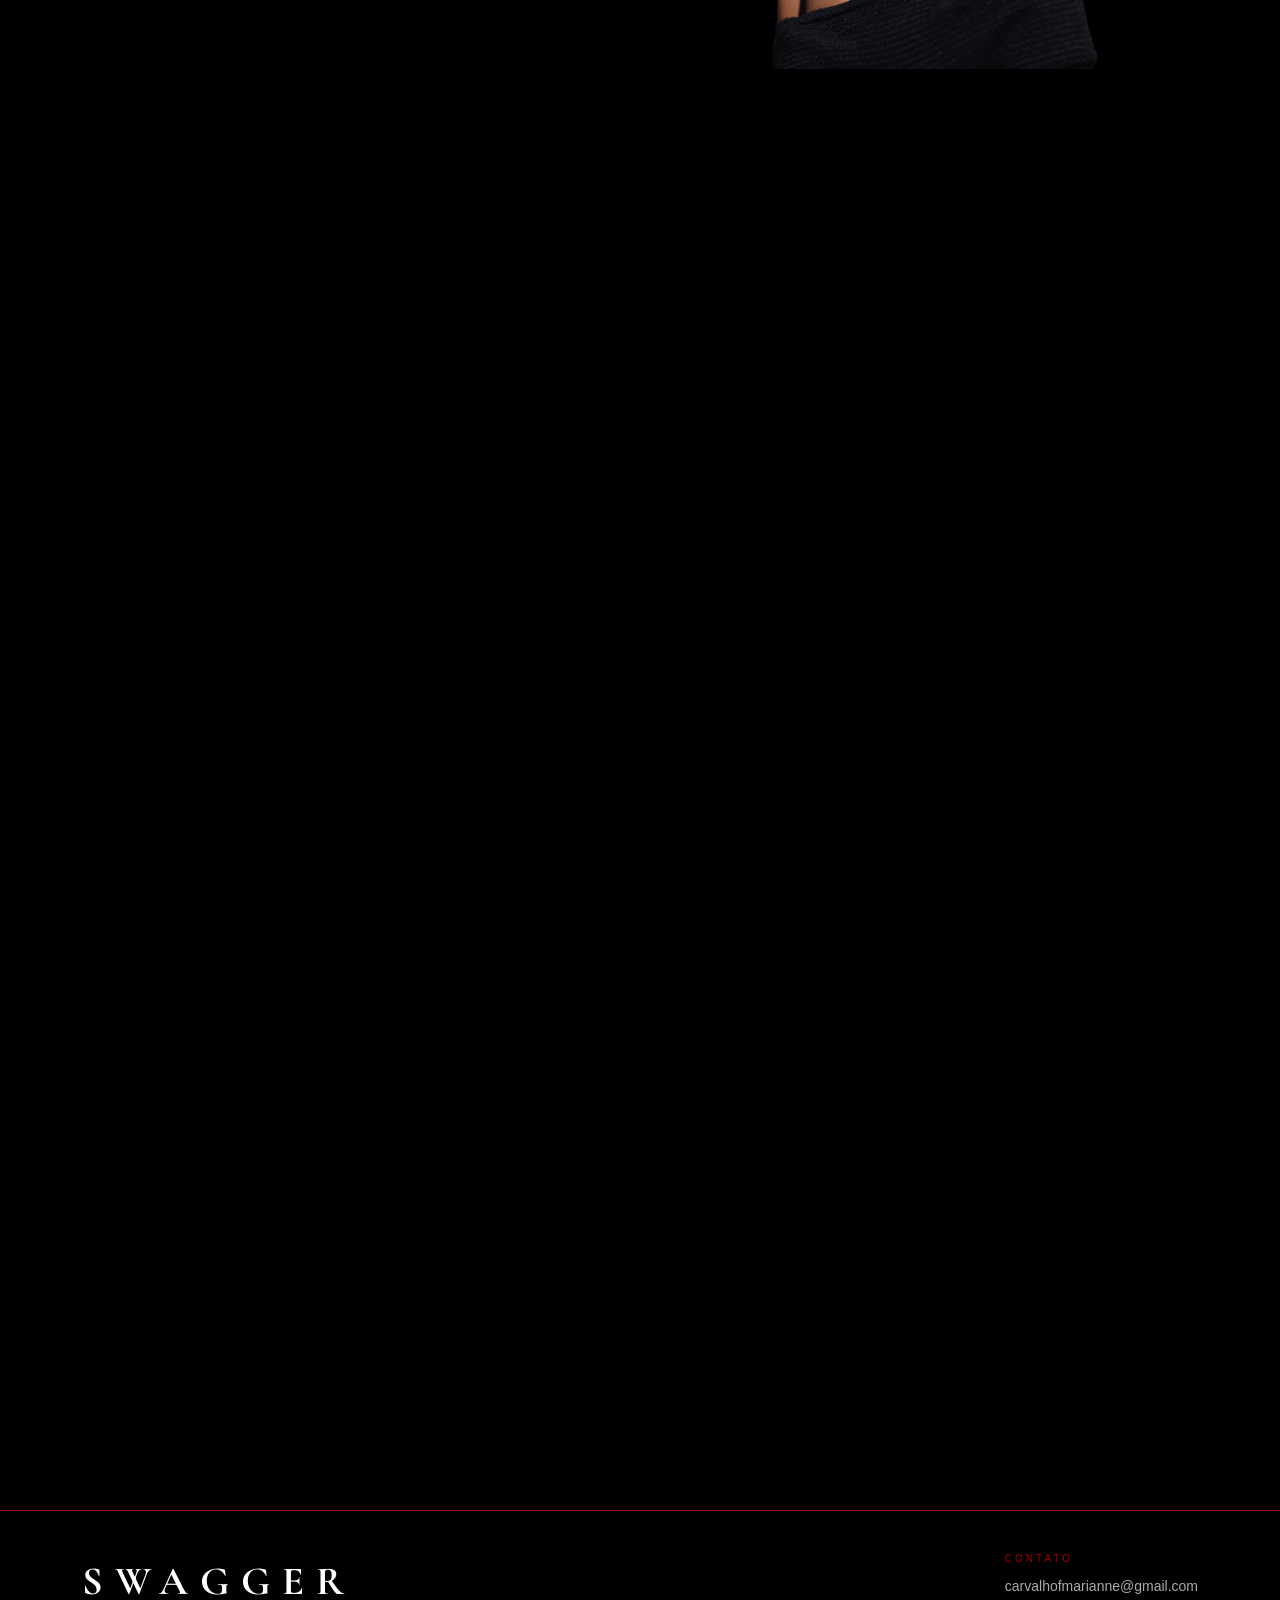
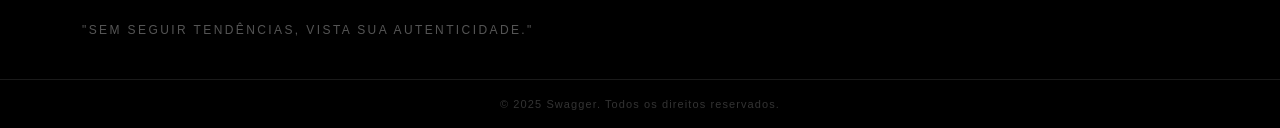
==== commit ef17708c: "Atualização 05/03 v2" ====
--- a/index.html
+++ b/index.html
@@ -47,7 +47,7 @@
                             <a class="nav-link text-light" href="#diferenciais">Diferenciais</a>
                         </li>
                         <li class="nav-item">
-                            <a class="nav-link text-light" href="#">Avaliaçõesjjh</a>
+                            <a class="nav-link text-light" href="#">Avaliações</a>
                         </li>
                         <li class="nav-item dropdown">
                             <a class="nav-link dropdown-toggle text-light" href="#" role="button"
